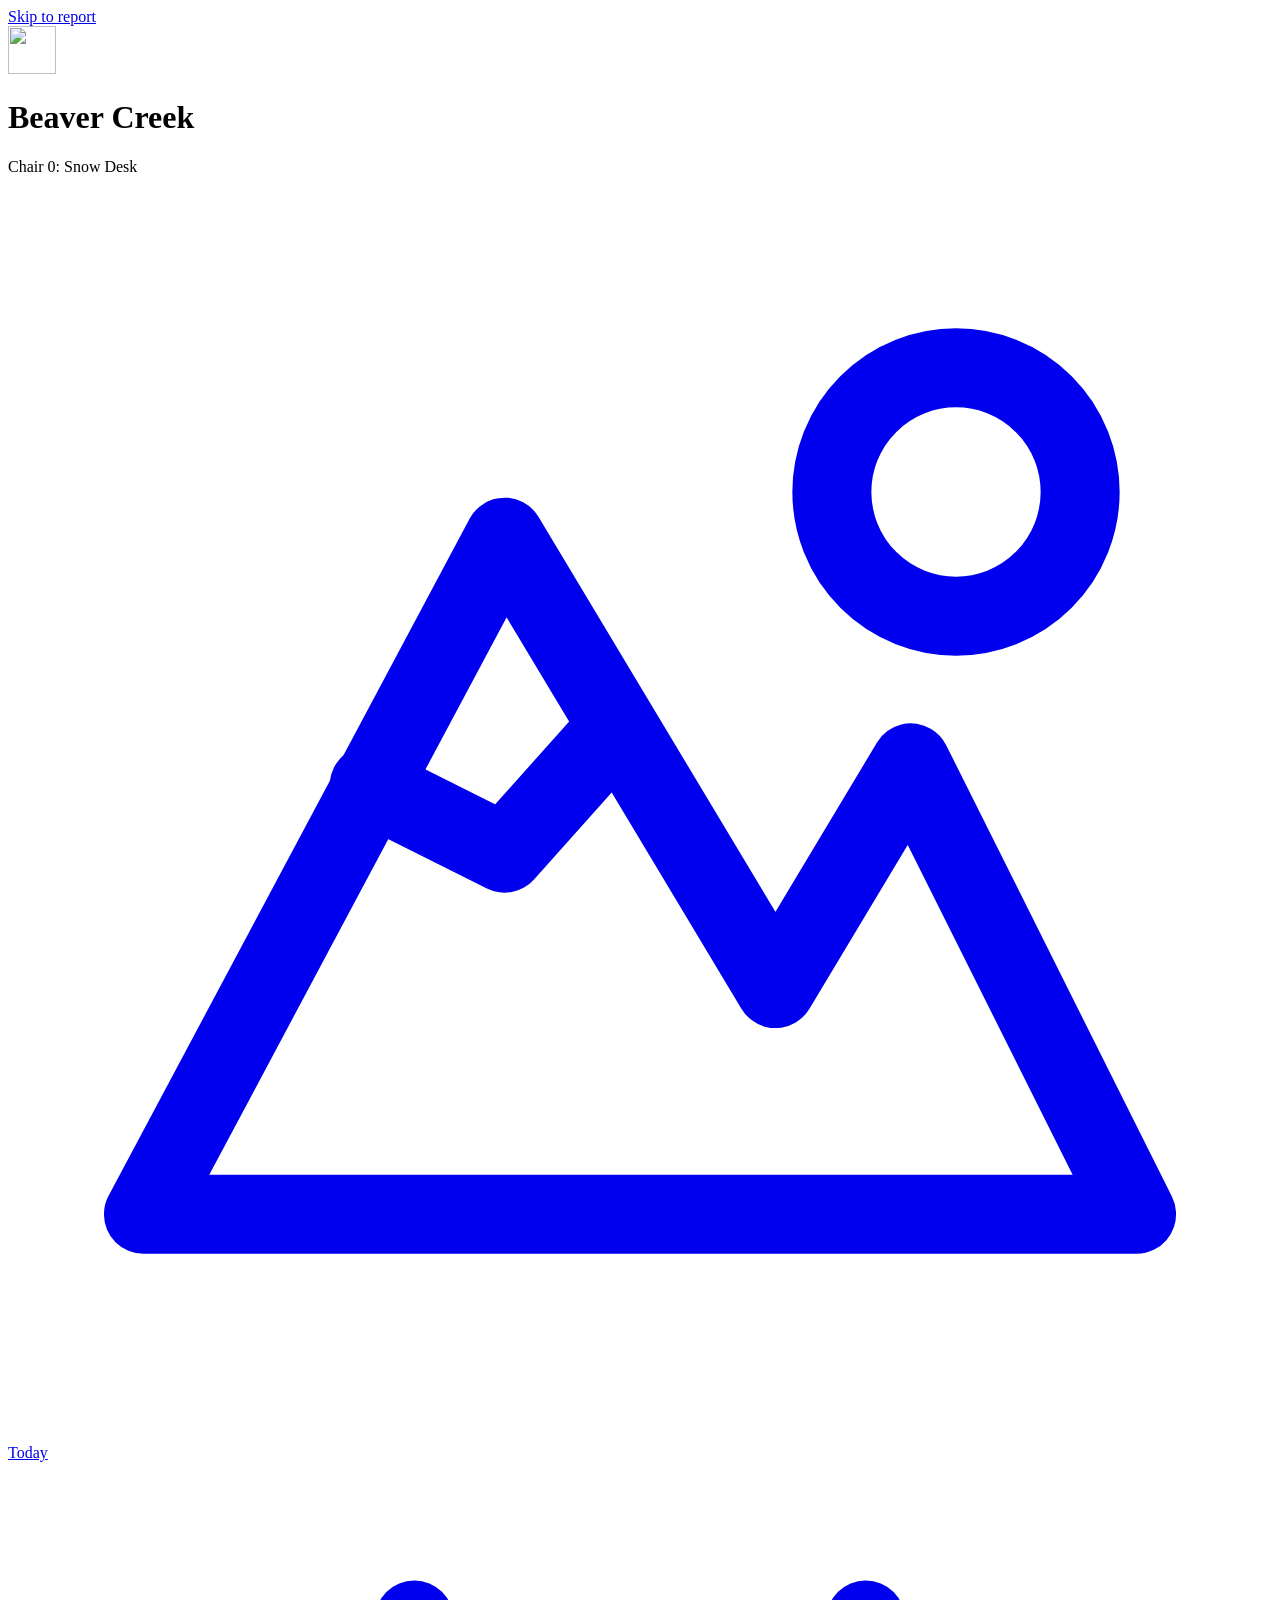
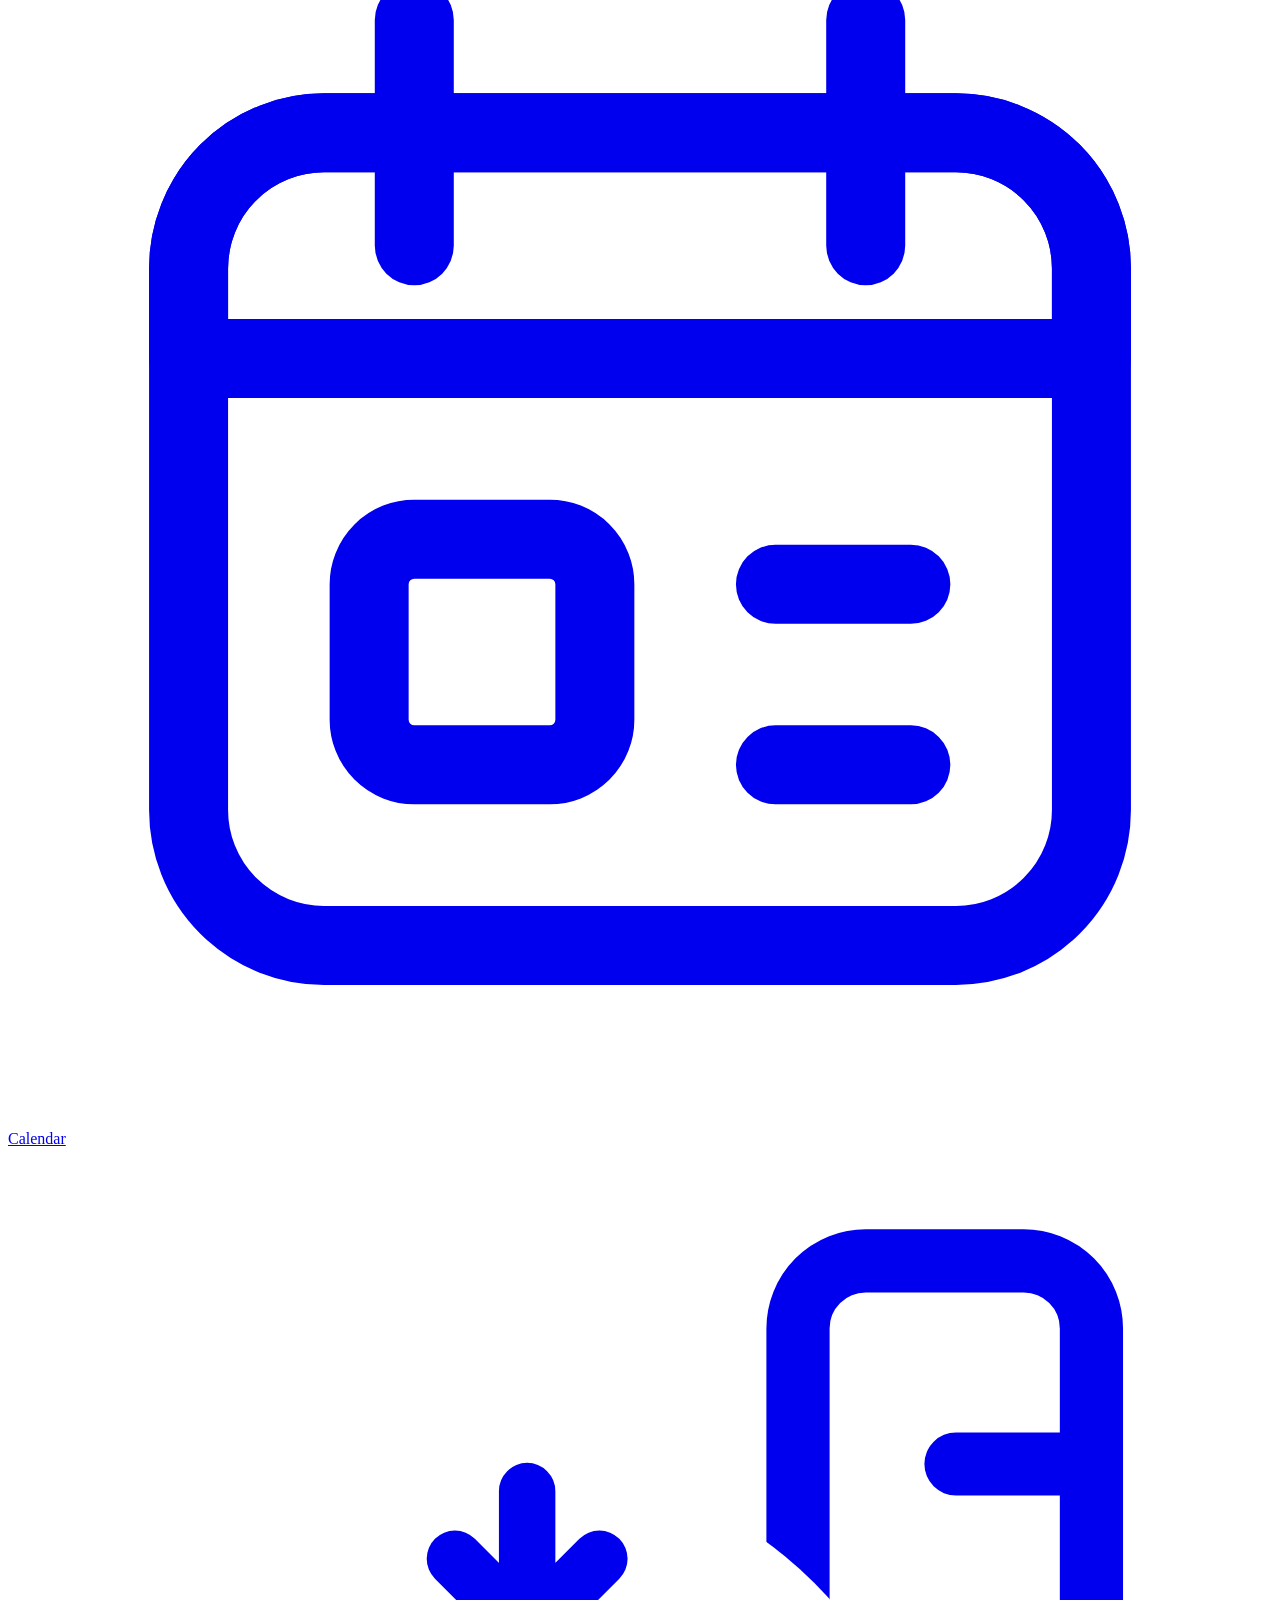
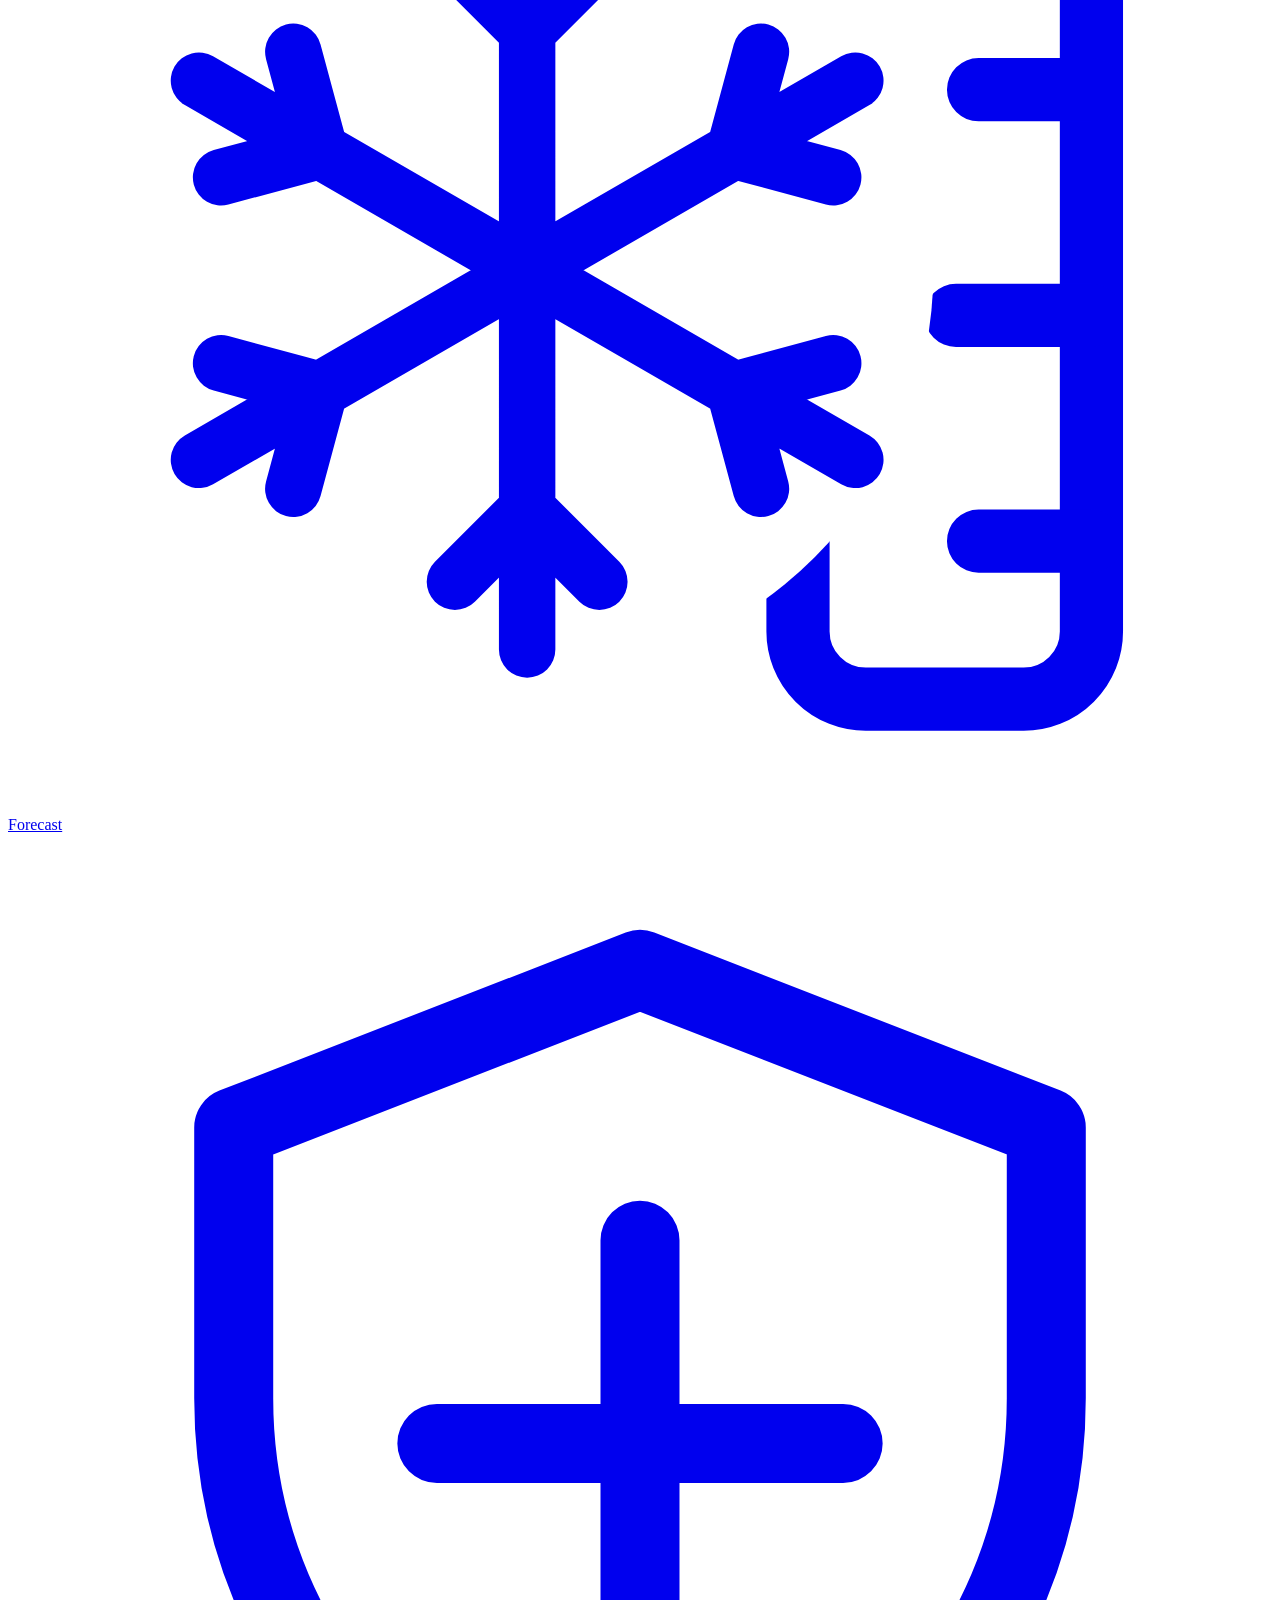
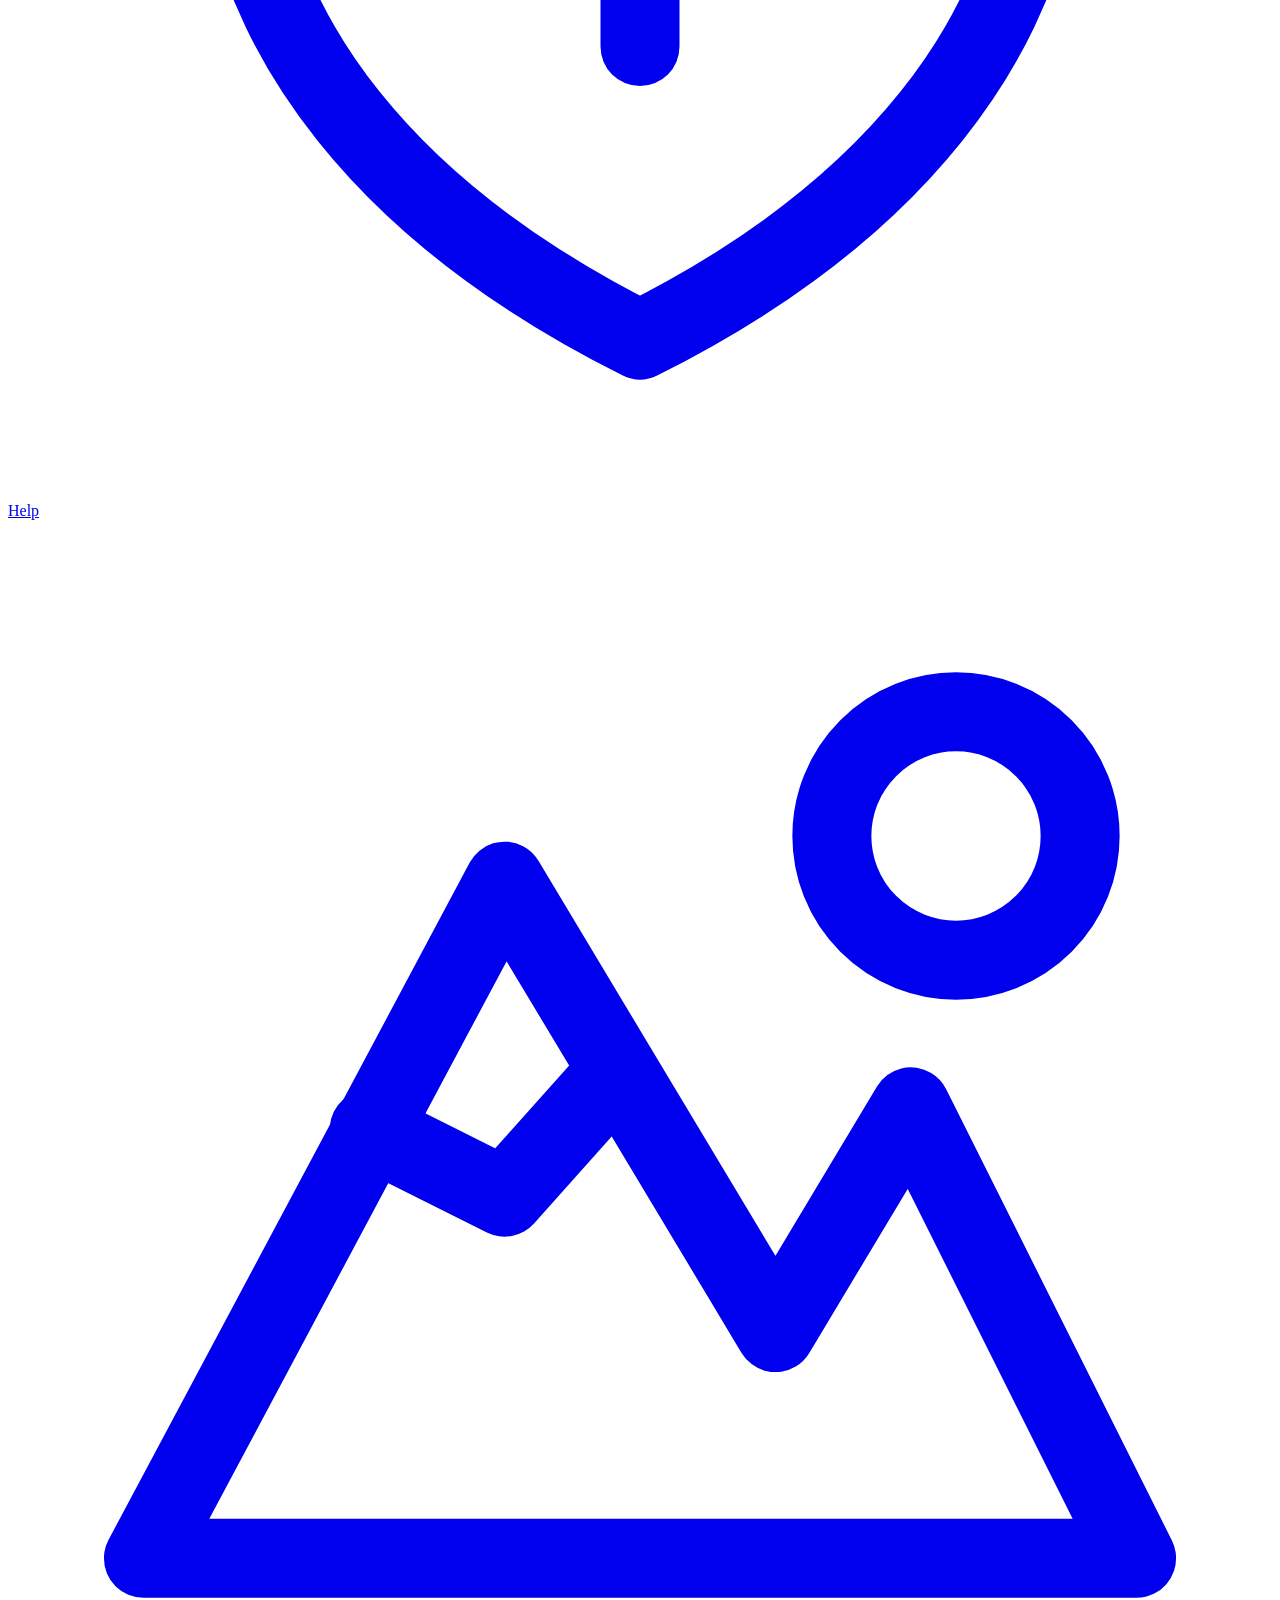
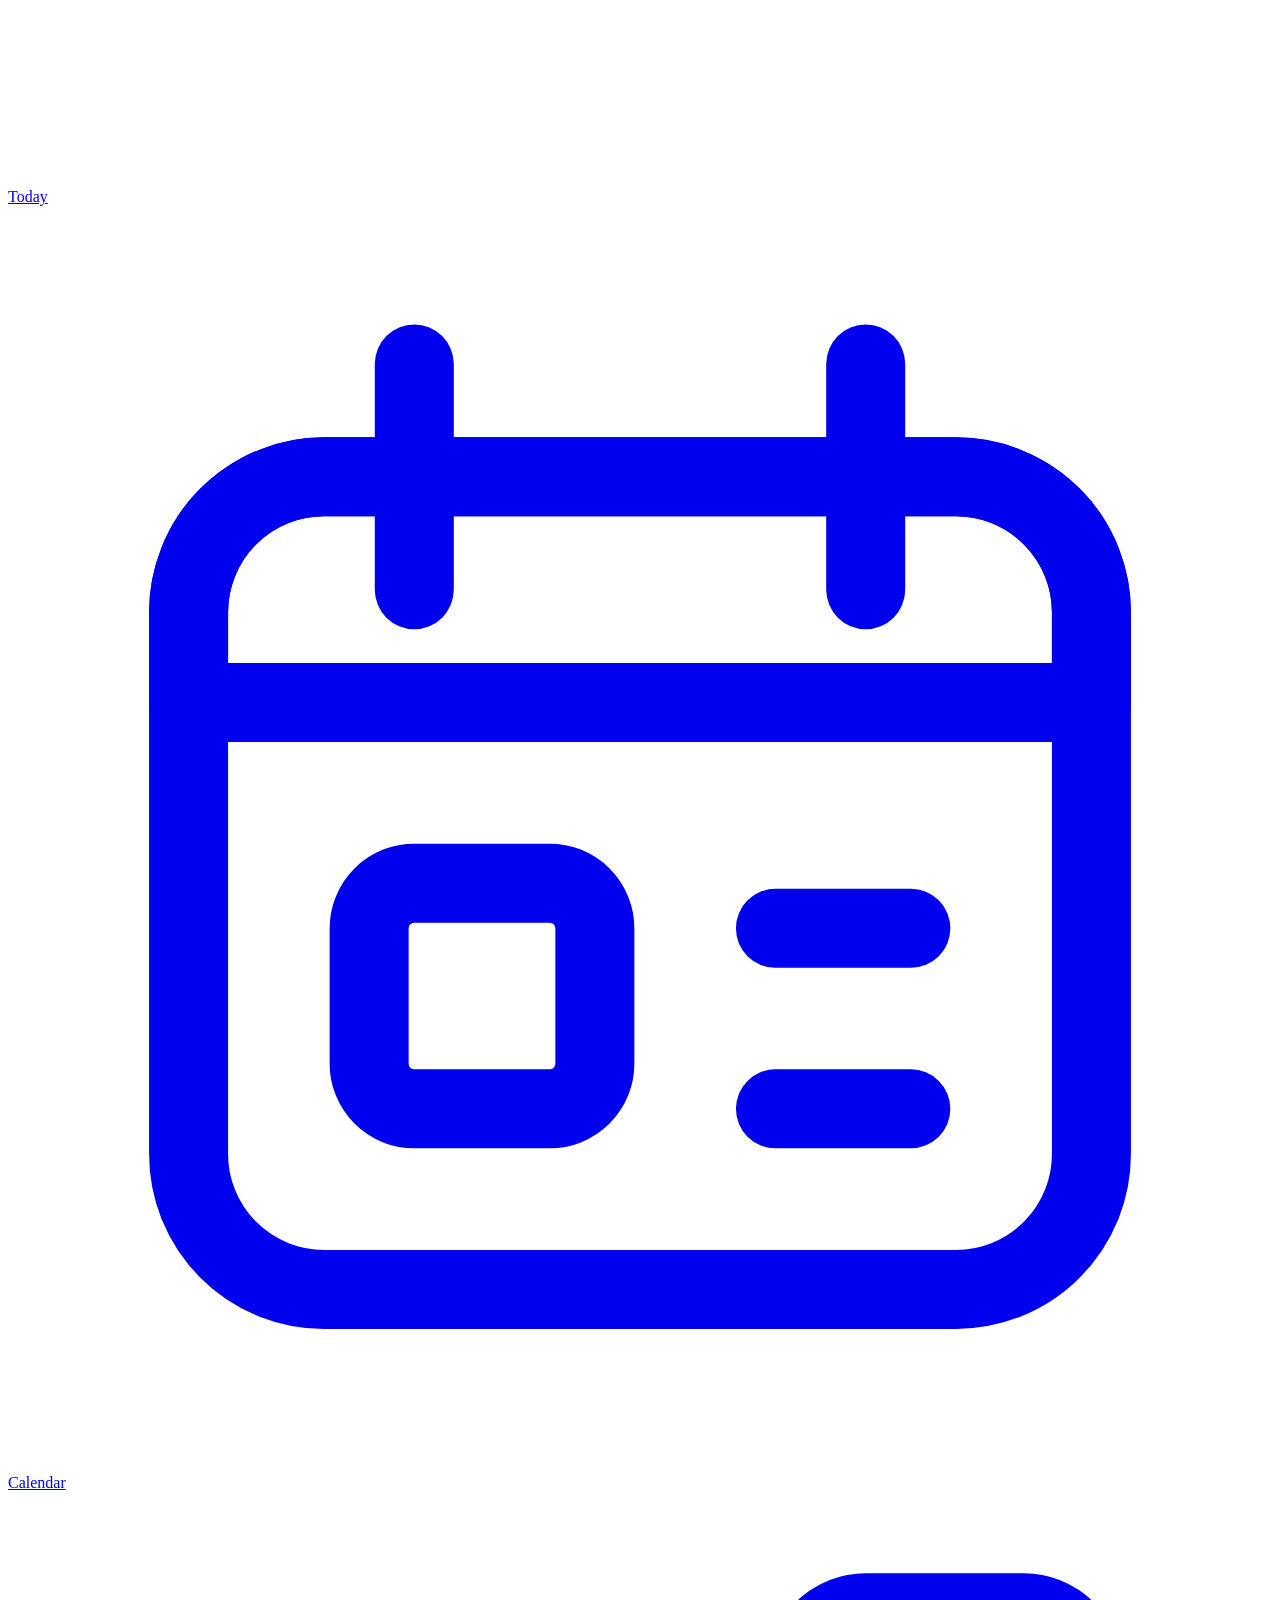
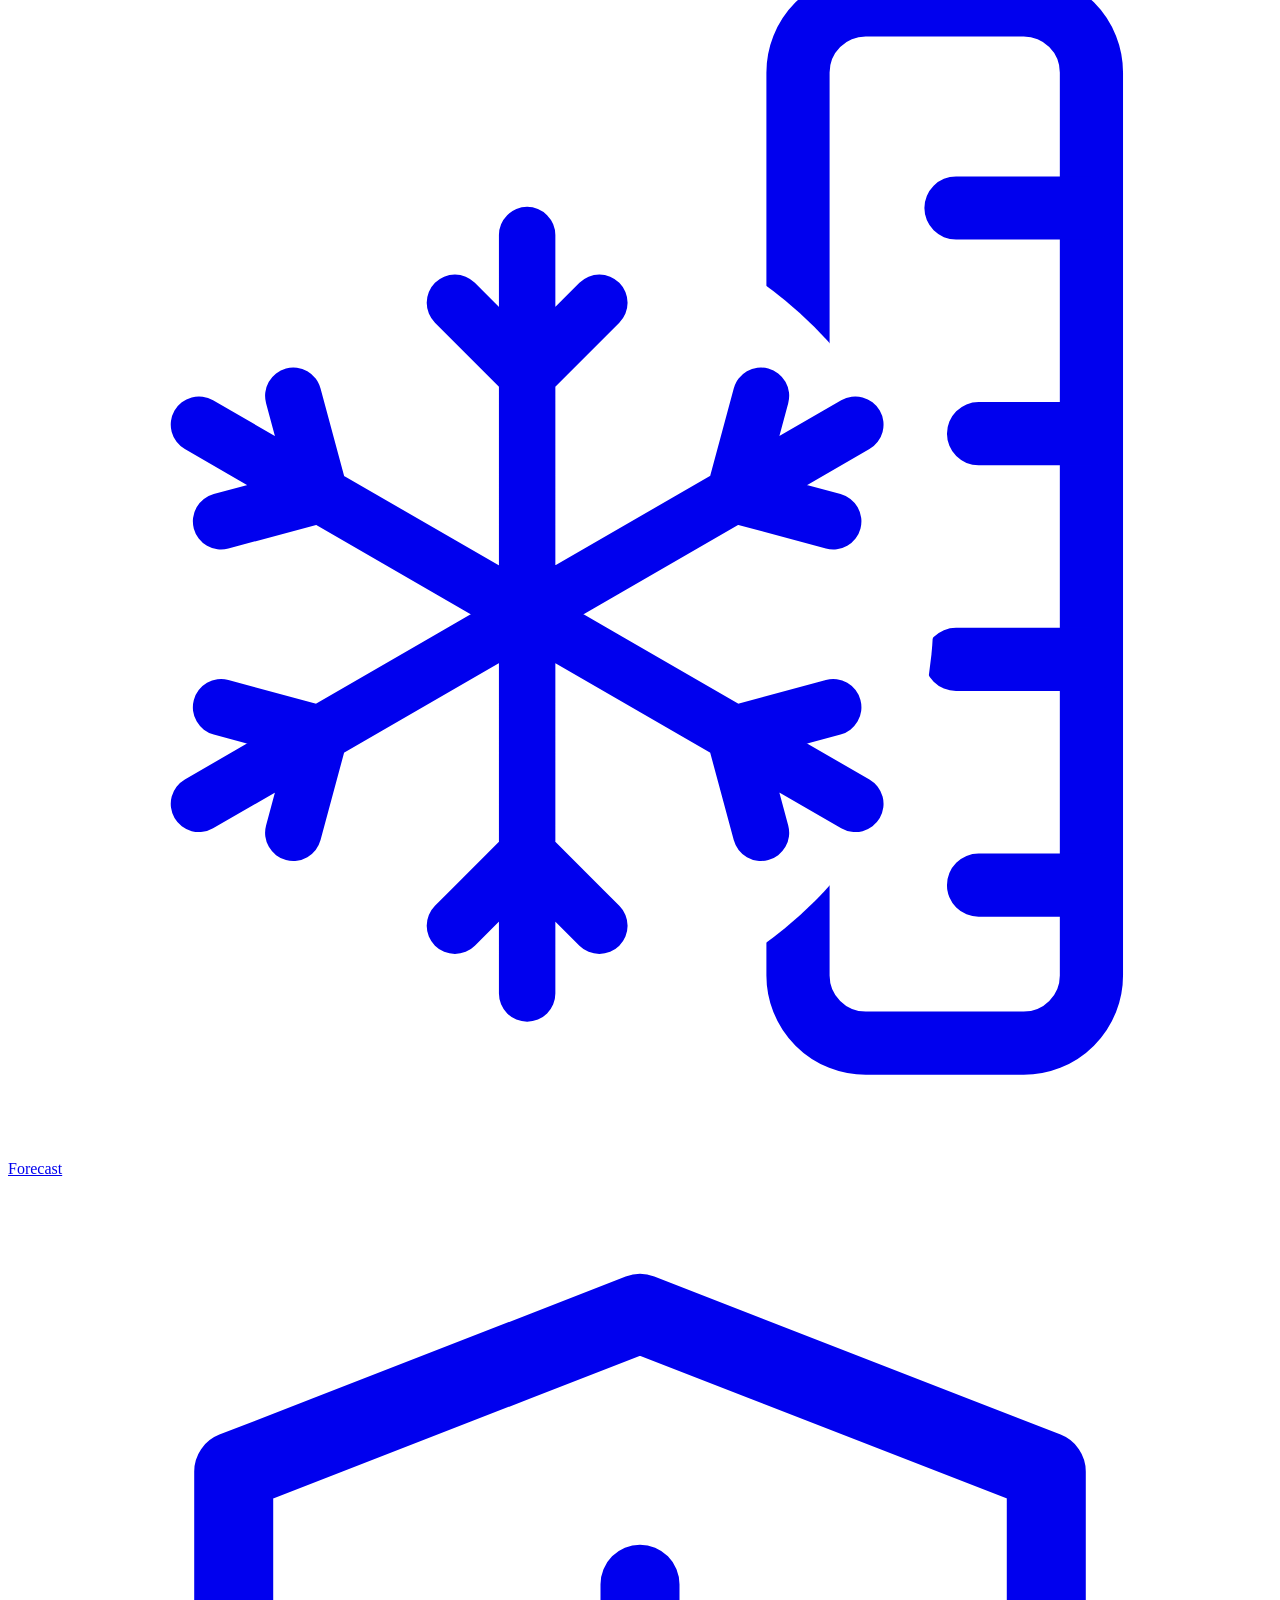
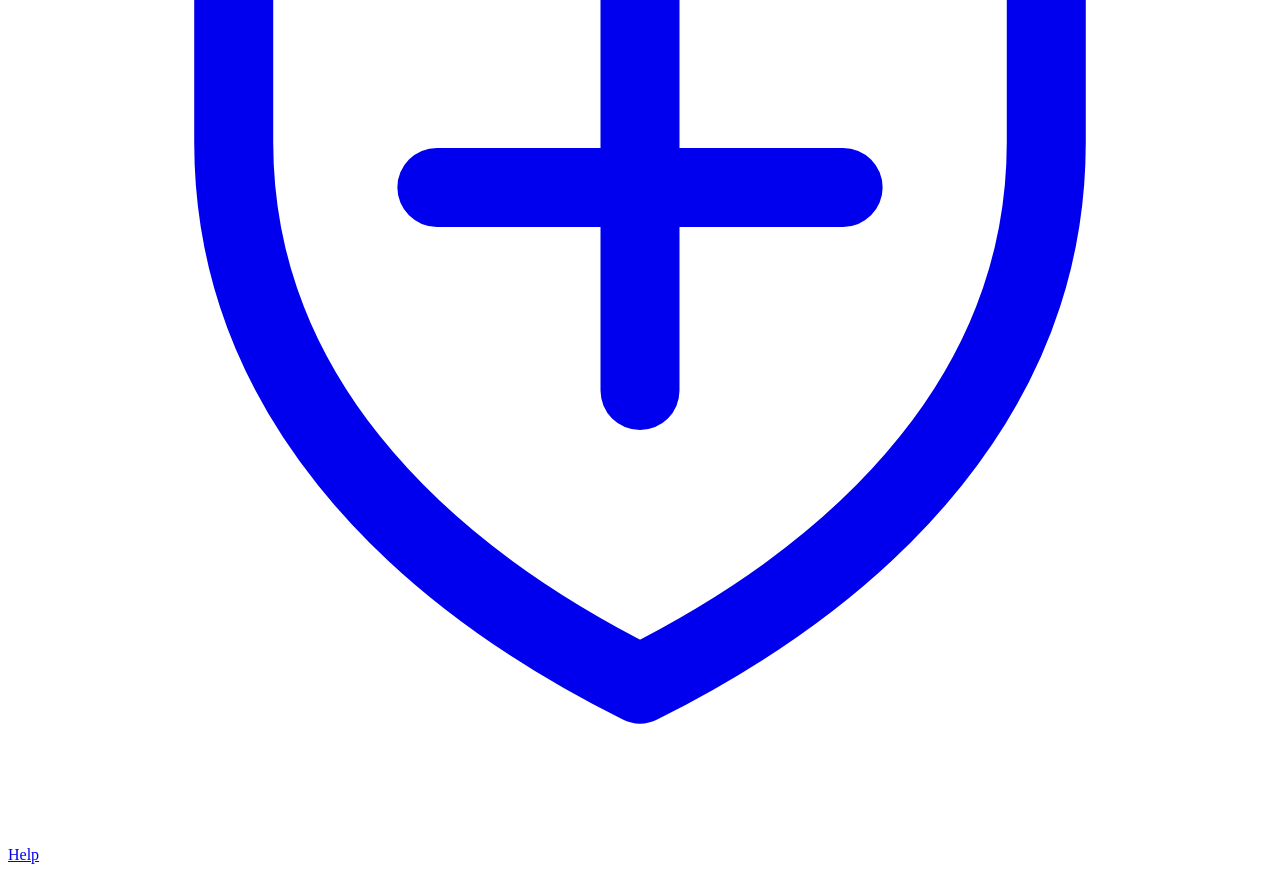
==== public/index.html @ 36e6129c "Keep the ruler mask stable in forced colors" ====
<!doctype html>
<html lang="en" data-brand="frosted-snow">
<head>
<meta charset="utf-8">
<meta name="viewport" content="width=device-width, initial-scale=1, viewport-fit=cover">
<title>Chair 0: Snow Desk</title>
<meta name="description" content="Grooming report, weather, snow forecast and cams for Colorado and Utah resorts on the Epic and Ikon passes, every morning.">
<meta name="theme-color" content="#dcebfa">
<link rel="manifest" href="/manifest.webmanifest">
<link rel="icon" href="/icon.svg" type="image/svg+xml">
<link rel="apple-touch-icon" href="/icon-180.png">
<meta name="apple-mobile-web-app-capable" content="yes">
<meta name="apple-mobile-web-app-status-bar-style" content="default">
<script>
  // Set the look before first paint so there's no flash: always Bluebird (light) with the Frost finish.
  document.documentElement.dataset.theme = "bluebird";
  document.documentElement.dataset.material = "frost";
</script>
<link rel="preload" href="/brand/fonts/outfit.woff2" as="font" type="font/woff2" crossorigin>
<link rel="preload" href="/brand/fonts/plex-sans.woff2" as="font" type="font/woff2" crossorigin>
<link rel="stylesheet" href="/themes.css">
<link rel="stylesheet" href="/app.css">
<link rel="stylesheet" href="/frost.css">
</head>
<body>
<a class="skip-link" href="#main">Skip to report</a>
<header class="top">
  <div class="wrap">
    <a class="home-btn" id="home-btn" href="#today" aria-label="Home">
      <img src="/brand/frosted-logo.webp" alt="" width="48" height="48" fetchpriority="high">
    </a>
    <div class="brand">
      <h1>Beaver Creek</h1>
      <button id="resort-btn" class="resort-btn" type="button" aria-haspopup="dialog" aria-expanded="false" hidden>
        <span id="resort-name">Beaver Creek</span>
        <svg viewBox="0 0 12 8" fill="none" stroke="currentColor" stroke-width="1.8" stroke-linecap="round" stroke-linejoin="round" aria-hidden="true"><path d="M1 1.5 6 6.5l5-5"/></svg>
      </button>
      <span class="sub" id="subtitle">Chair 0: Snow Desk</span>
    </div>
    <nav class="top-tabs" aria-label="Sections">
      <a href="#today" data-tab="today">
      <svg class="nav-icon" viewBox="0 0 28 28" fill="none" stroke="currentColor" stroke-width="1.75" stroke-linecap="round" stroke-linejoin="round" aria-hidden="true" focusable="false">
        <circle cx="21" cy="7" r="2.75" class="nav-ice"/>
        <path class="nav-ice" d="M3 23 11 8l6 10 3-5 5 10Z"/>
        <path d="m8 13.5 3 1.5 2.5-2.8"/>
      </svg>Today</a>
      <a href="#calendar" data-tab="calendar">
      <svg class="nav-icon" viewBox="0 0 28 28" fill="none" stroke="currentColor" stroke-width="1.75" stroke-linecap="round" stroke-linejoin="round" aria-hidden="true" focusable="false">
        <rect x="4" y="6" width="20" height="18" rx="3"/>
        <path class="nav-ice" d="M7 6h14a3 3 0 0 1 3 3v2H4V9a3 3 0 0 1 3-3Z"/>
        <path d="M9 3.5v5M19 3.5v5"/>
        <rect class="nav-ice" x="8" y="15" width="5" height="5" rx="1"/>
        <path d="M17 16h3M17 20h3"/>
      </svg>Calendar</a>
      <a href="#forecast" data-tab="forecast">
      <svg class="nav-icon" viewBox="0 0 28 28" fill="none" stroke="currentColor" stroke-width="1.75" stroke-linecap="round" stroke-linejoin="round" aria-hidden="true" focusable="false">
        <defs>
          <mask id="forecast-ruler-header" maskUnits="userSpaceOnUse" x="0" y="0" width="28" height="28" style="mask-type:luminance;forced-color-adjust:none">
            <rect width="28" height="28" fill="white" stroke="none"/>
            <circle cx="11.5" cy="16" r="9" fill="black" stroke="none"/>
          </mask>
        </defs>
        <g mask="url(#forecast-ruler-header)" stroke-width="1.4">
          <rect class="nav-ice" x="17.5" y="2.5" width="6.5" height="23" rx="1.5"/>
          <path d="M21 7h3M21.5 12H24M21 17h3M21.5 22H24"/>
        </g>
        <path stroke-width="1.25" d="M11.5 16 11.50 7.60M13.10 9.10 11.50 10.70 9.90 9.10 M11.5 16 18.77 11.80M18.28 13.94 16.09 13.35 16.68 11.16 M11.5 16 18.77 20.20M16.68 20.84 16.09 18.65 18.28 18.06 M11.5 16 11.50 24.40M9.90 22.90 11.50 21.30 13.10 22.90 M11.5 16 4.23 20.20M4.72 18.06 6.91 18.65 6.32 20.84 M11.5 16 4.23 11.80M6.32 11.16 6.91 13.35 4.72 13.94"/>
      </svg>Forecast</a>
      <a href="#help" data-tab="help" class="help-tab">
      <svg class="nav-icon" viewBox="0 0 28 28" fill="none" stroke="currentColor" stroke-width="1.75" stroke-linecap="round" stroke-linejoin="round" aria-hidden="true" focusable="false">
        <path class="nav-ice" d="m14 3 9 3.5v6c0 5.4-3.8 9.4-9 12-5.2-2.6-9-6.6-9-12v-6Z"/>
        <path d="M14 9v9M9.5 13.5h9"/>
      </svg>Help</a>
    </nav>
    <nav class="favs" id="favs" aria-label="Favorite resorts" hidden></nav>
    <div class="top-status status-line" id="top-status"></div>
    <button class="btn top-cta" id="signup-btn" type="button" aria-label="Sign up for the morning report by email or notification" hidden>
      <svg viewBox="0 0 24 24" fill="none" stroke="currentColor" stroke-width="1.8" stroke-linecap="round" stroke-linejoin="round" aria-hidden="true"><rect x="3" y="5.5" width="18" height="13" rx="2.5"/><path d="m3.5 7.5 8.5 6 8.5-6"/></svg>
      <span class="cta-long">Get the morning report</span><span class="cta-short">Sign up</span>
    </button>
  </div>
</header>

<main class="wrap" id="main" aria-live="polite" tabindex="-1">
  <div class="skeleton"></div><div class="skeleton"></div>
</main>

<div class="tabbar">
  <nav aria-label="Sections">
    <a href="#today" data-tab="today">
      <svg class="nav-icon" viewBox="0 0 28 28" fill="none" stroke="currentColor" stroke-width="1.75" stroke-linecap="round" stroke-linejoin="round" aria-hidden="true" focusable="false">
        <circle cx="21" cy="7" r="2.75" class="nav-ice"/>
        <path class="nav-ice" d="M3 23 11 8l6 10 3-5 5 10Z"/>
        <path d="m8 13.5 3 1.5 2.5-2.8"/>
      </svg>Today</a>
    <a href="#calendar" data-tab="calendar">
      <svg class="nav-icon" viewBox="0 0 28 28" fill="none" stroke="currentColor" stroke-width="1.75" stroke-linecap="round" stroke-linejoin="round" aria-hidden="true" focusable="false">
        <rect x="4" y="6" width="20" height="18" rx="3"/>
        <path class="nav-ice" d="M7 6h14a3 3 0 0 1 3 3v2H4V9a3 3 0 0 1 3-3Z"/>
        <path d="M9 3.5v5M19 3.5v5"/>
        <rect class="nav-ice" x="8" y="15" width="5" height="5" rx="1"/>
        <path d="M17 16h3M17 20h3"/>
      </svg>Calendar</a>
    <a href="#forecast" data-tab="forecast">
      <svg class="nav-icon" viewBox="0 0 28 28" fill="none" stroke="currentColor" stroke-width="1.75" stroke-linecap="round" stroke-linejoin="round" aria-hidden="true" focusable="false">
        <defs>
          <mask id="forecast-ruler-mobile" maskUnits="userSpaceOnUse" x="0" y="0" width="28" height="28" style="mask-type:luminance;forced-color-adjust:none">
            <rect width="28" height="28" fill="white" stroke="none"/>
            <circle cx="11.5" cy="16" r="9" fill="black" stroke="none"/>
          </mask>
        </defs>
        <g mask="url(#forecast-ruler-mobile)" stroke-width="1.4">
          <rect class="nav-ice" x="17.5" y="2.5" width="6.5" height="23" rx="1.5"/>
          <path d="M21 7h3M21.5 12H24M21 17h3M21.5 22H24"/>
        </g>
        <path stroke-width="1.25" d="M11.5 16 11.50 7.60M13.10 9.10 11.50 10.70 9.90 9.10 M11.5 16 18.77 11.80M18.28 13.94 16.09 13.35 16.68 11.16 M11.5 16 18.77 20.20M16.68 20.84 16.09 18.65 18.28 18.06 M11.5 16 11.50 24.40M9.90 22.90 11.50 21.30 13.10 22.90 M11.5 16 4.23 20.20M4.72 18.06 6.91 18.65 6.32 20.84 M11.5 16 4.23 11.80M6.32 11.16 6.91 13.35 4.72 13.94"/>
      </svg>Forecast</a>
    <a href="#help" data-tab="help" class="help-tab">
      <svg class="nav-icon" viewBox="0 0 28 28" fill="none" stroke="currentColor" stroke-width="1.75" stroke-linecap="round" stroke-linejoin="round" aria-hidden="true" focusable="false">
        <path class="nav-ice" d="m14 3 9 3.5v6c0 5.4-3.8 9.4-9 12-5.2-2.6-9-6.6-9-12v-6Z"/>
        <path d="M14 9v9M9.5 13.5h9"/>
      </svg>Help</a>
  </nav>
</div>

<div id="tip" class="tip" hidden></div>
<div id="overlay"></div>
<script src="/app.js" defer></script>
</body>
</html>
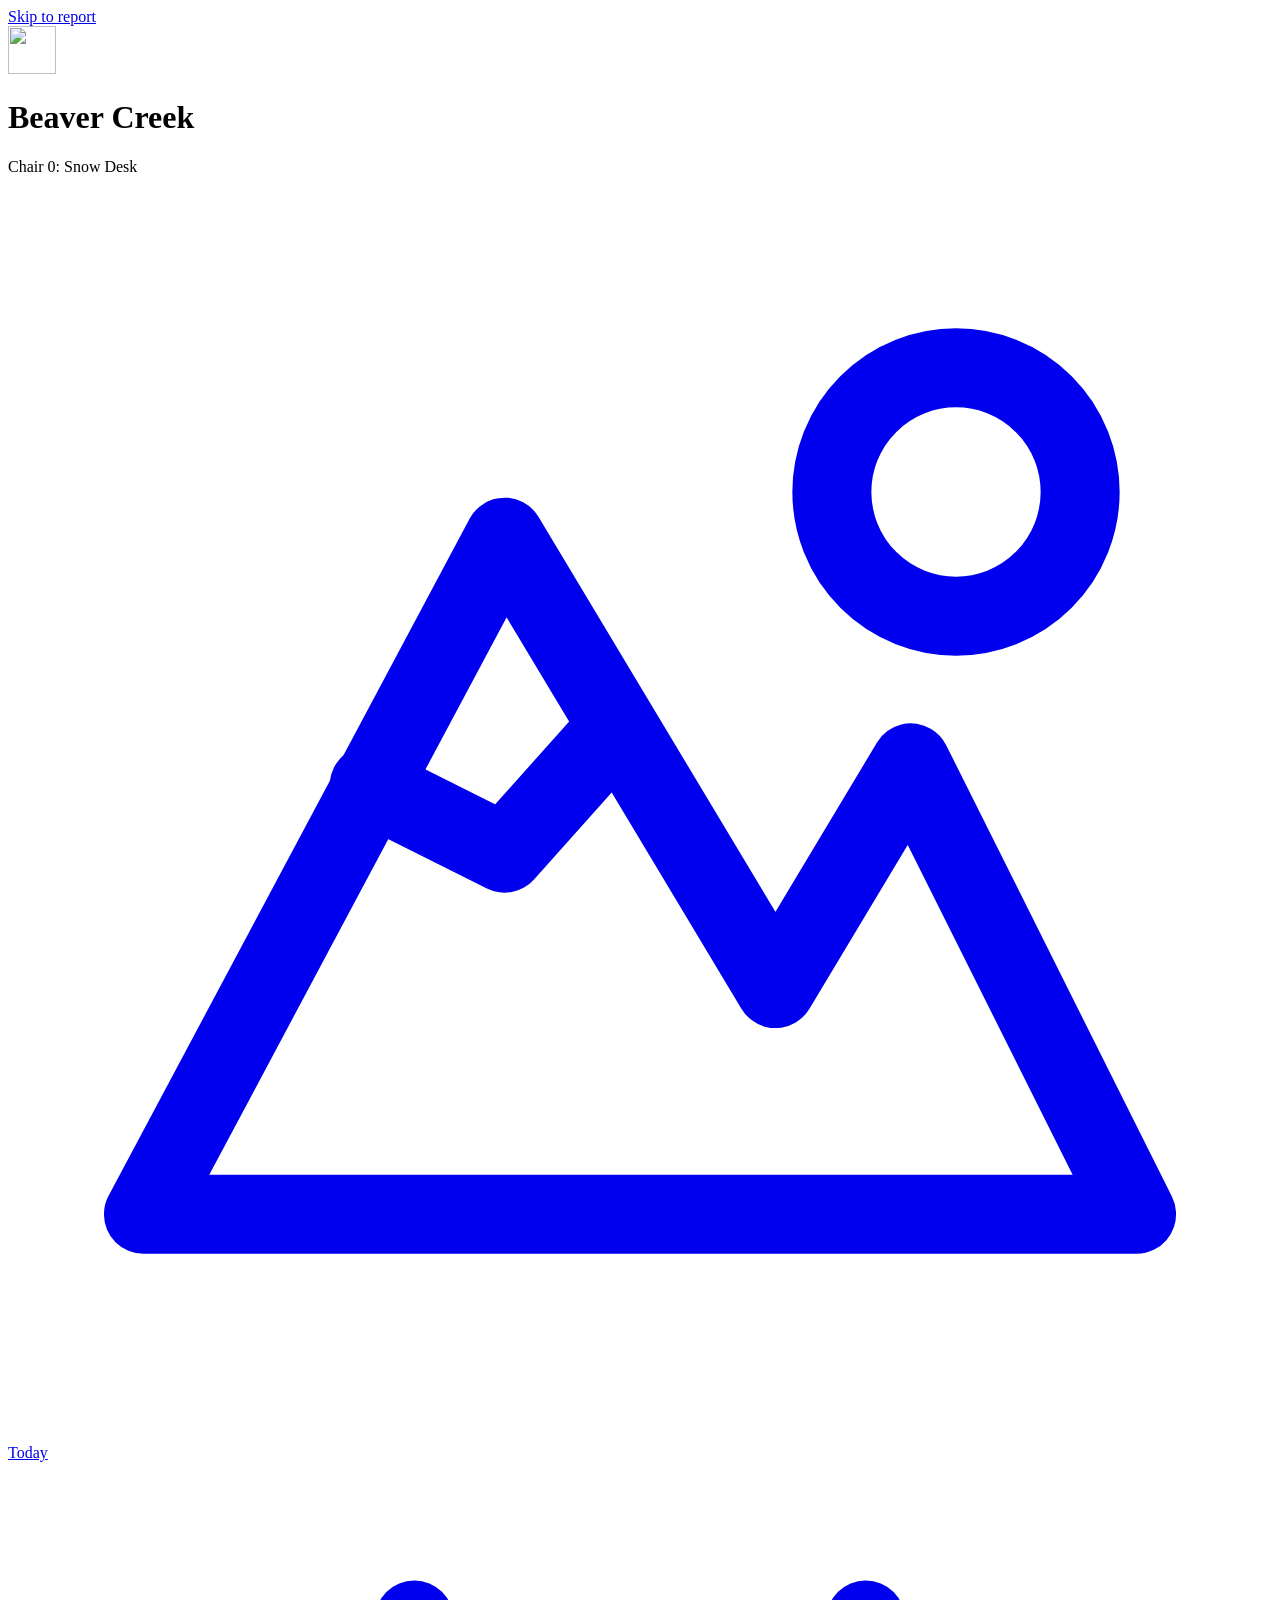
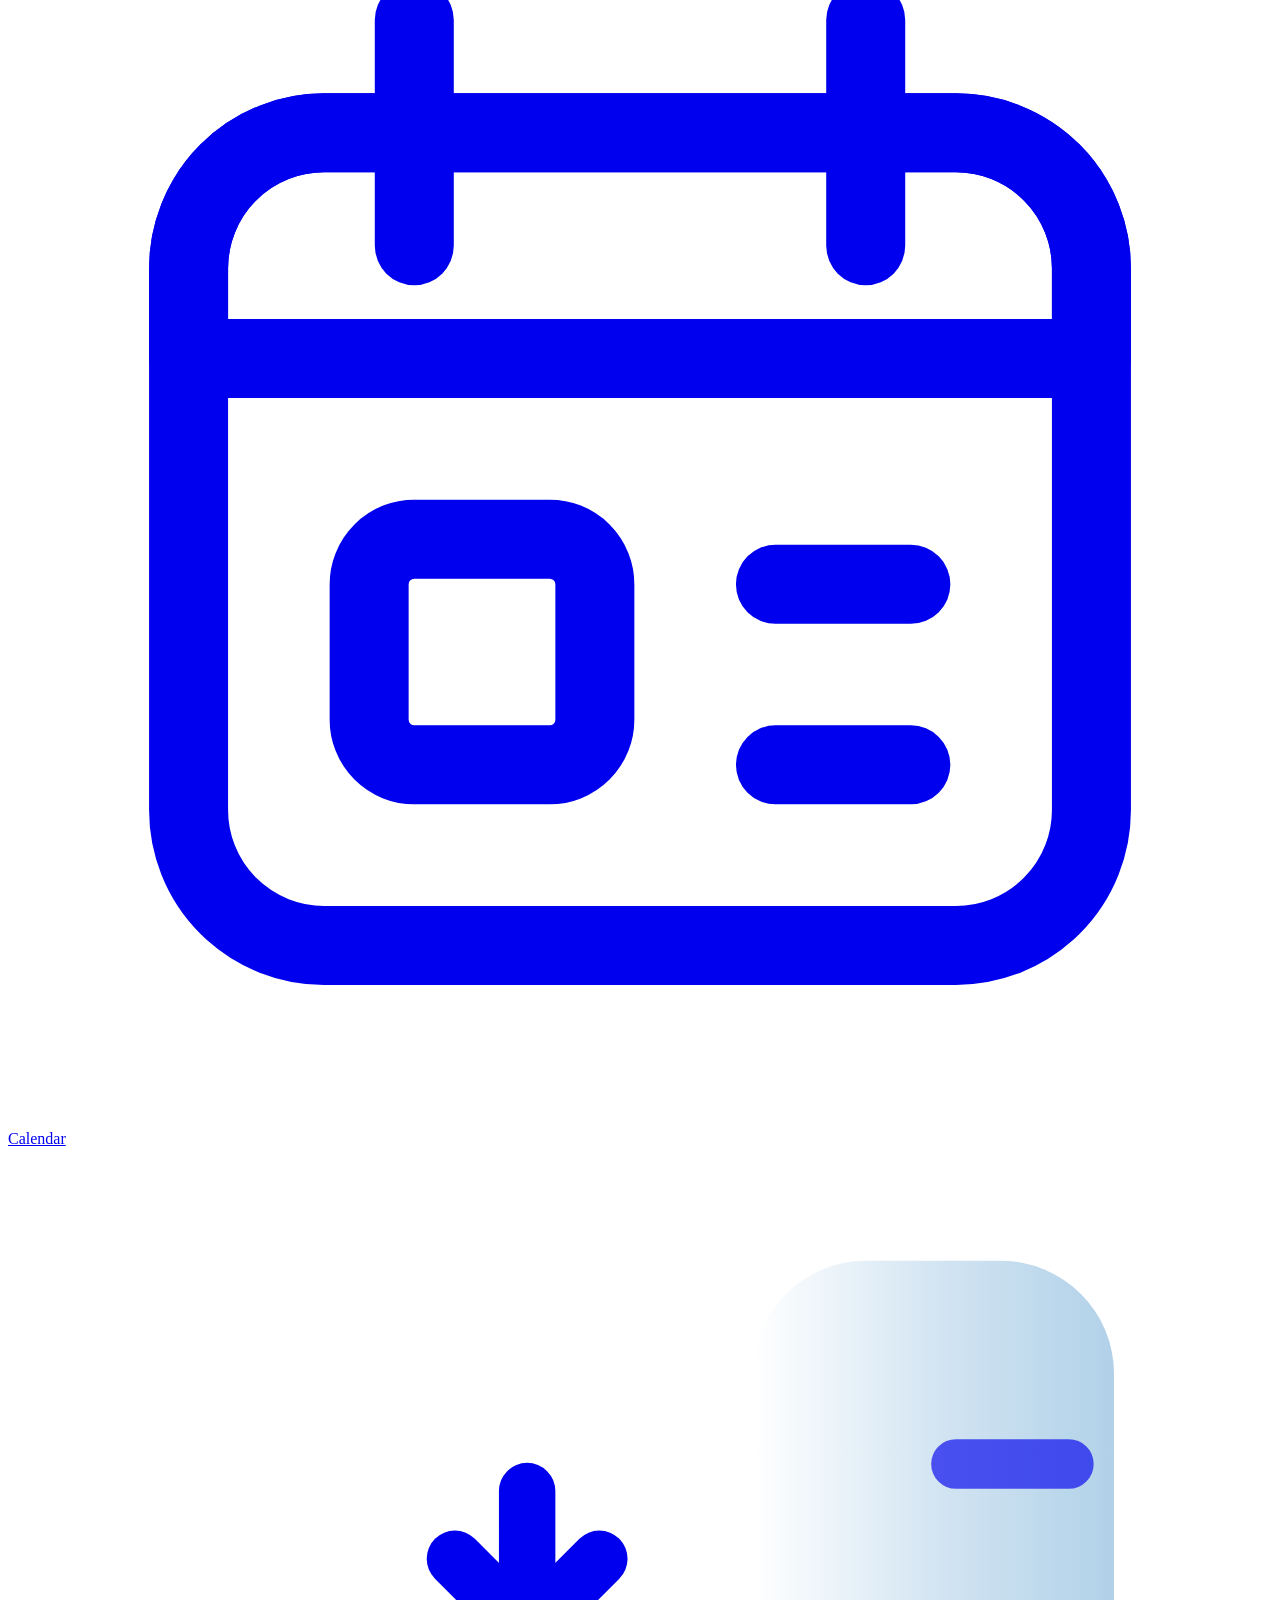
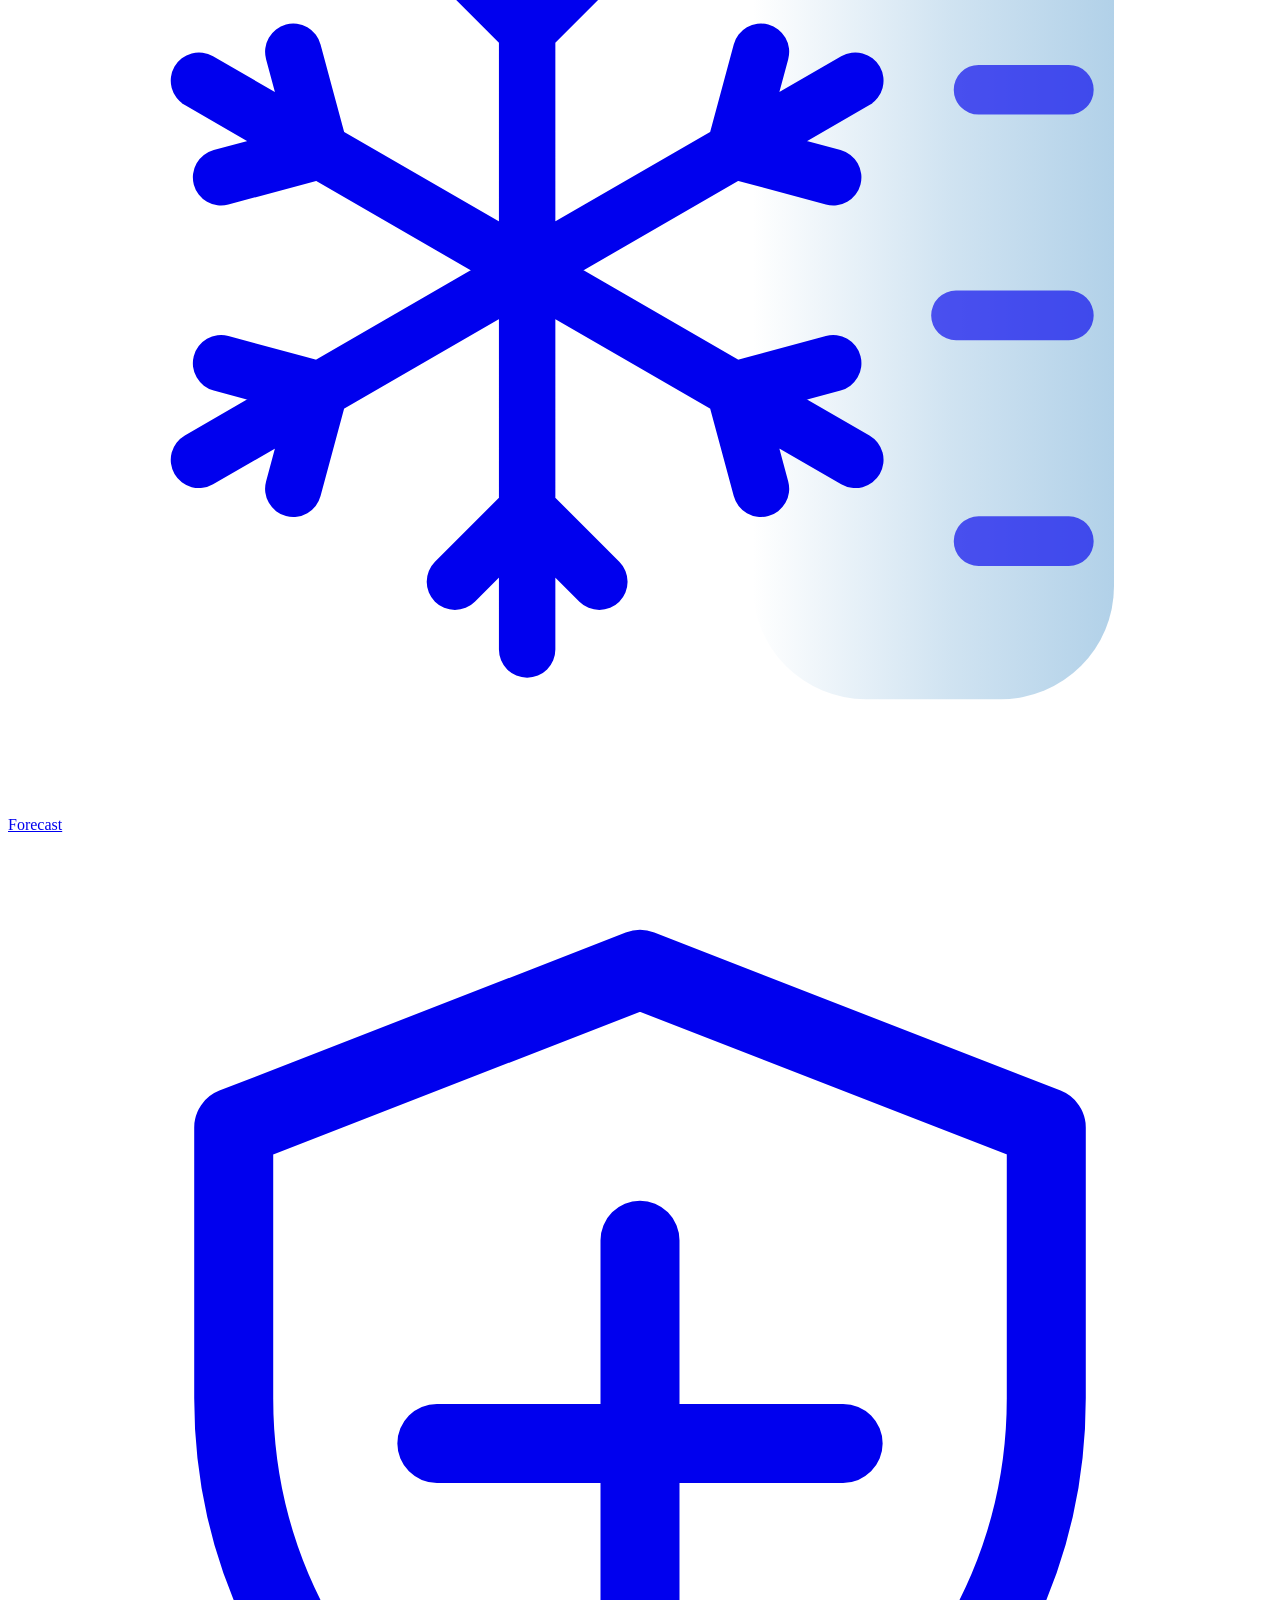
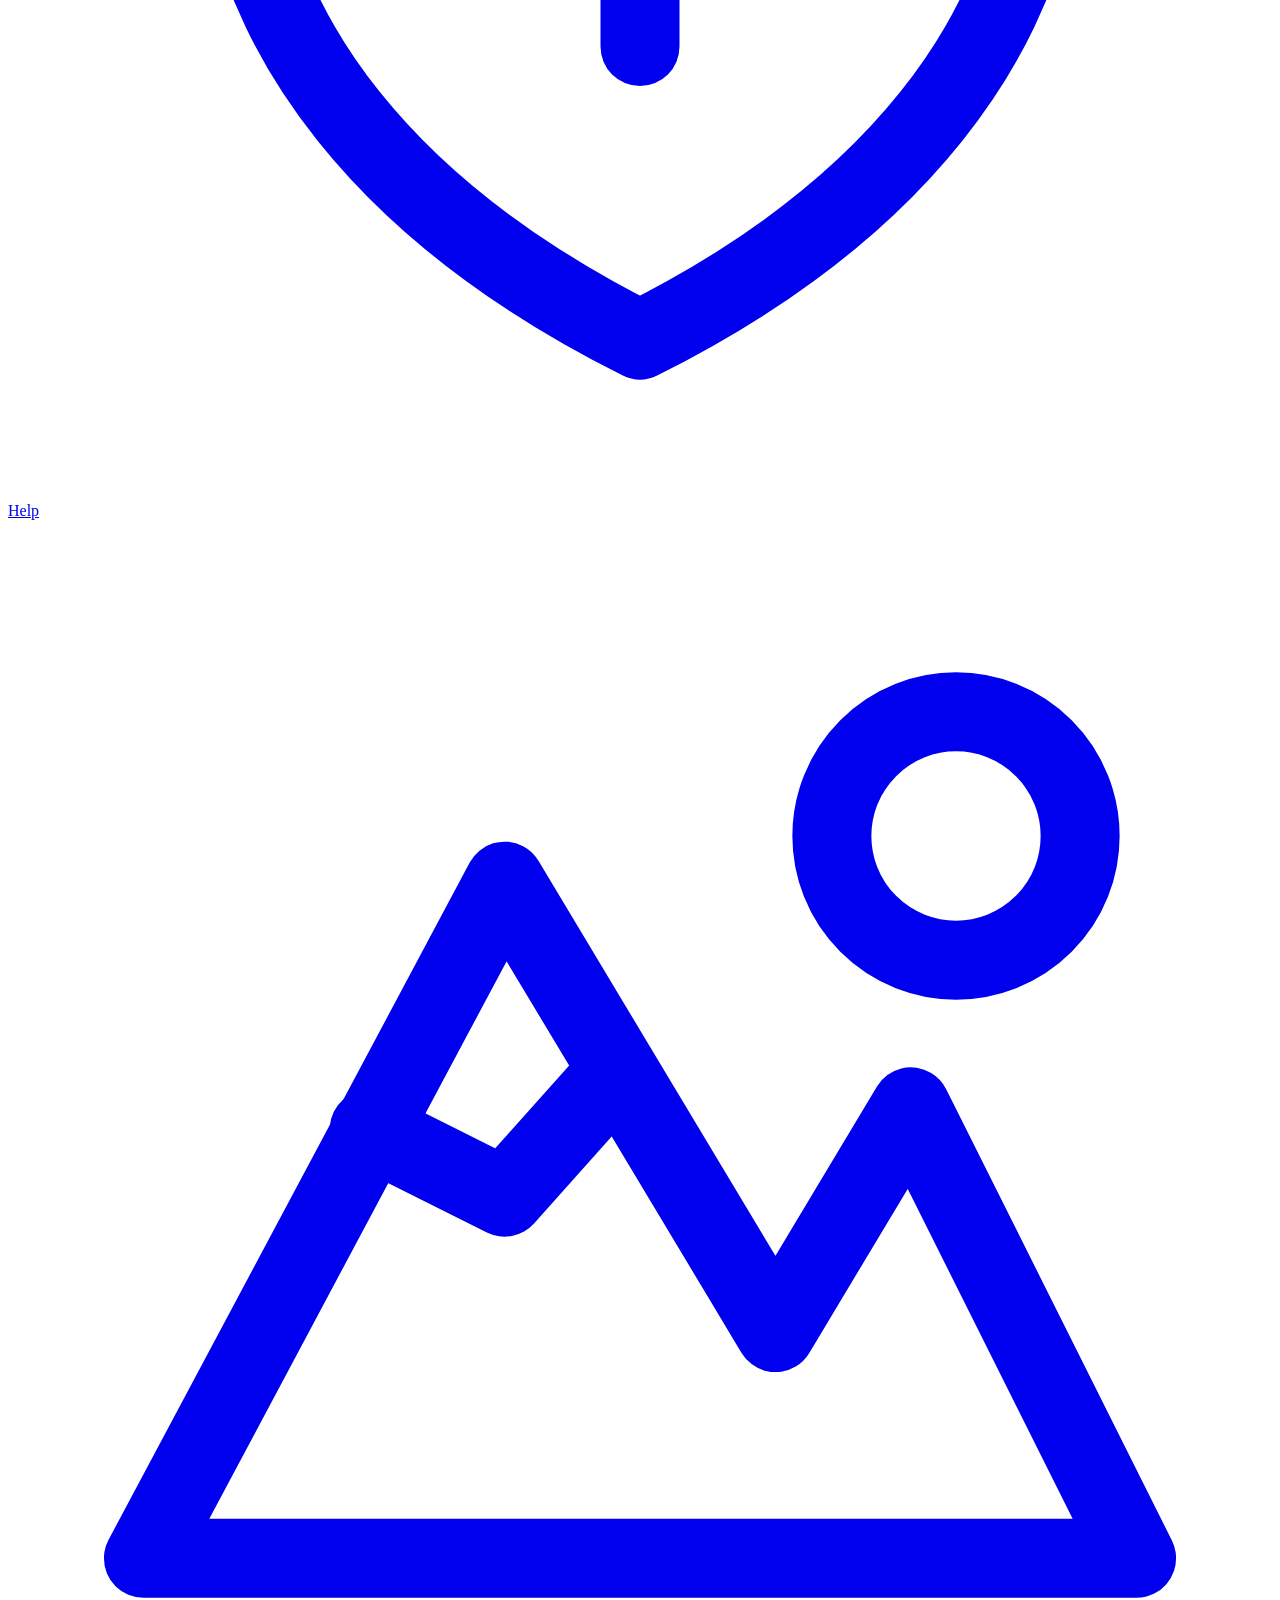
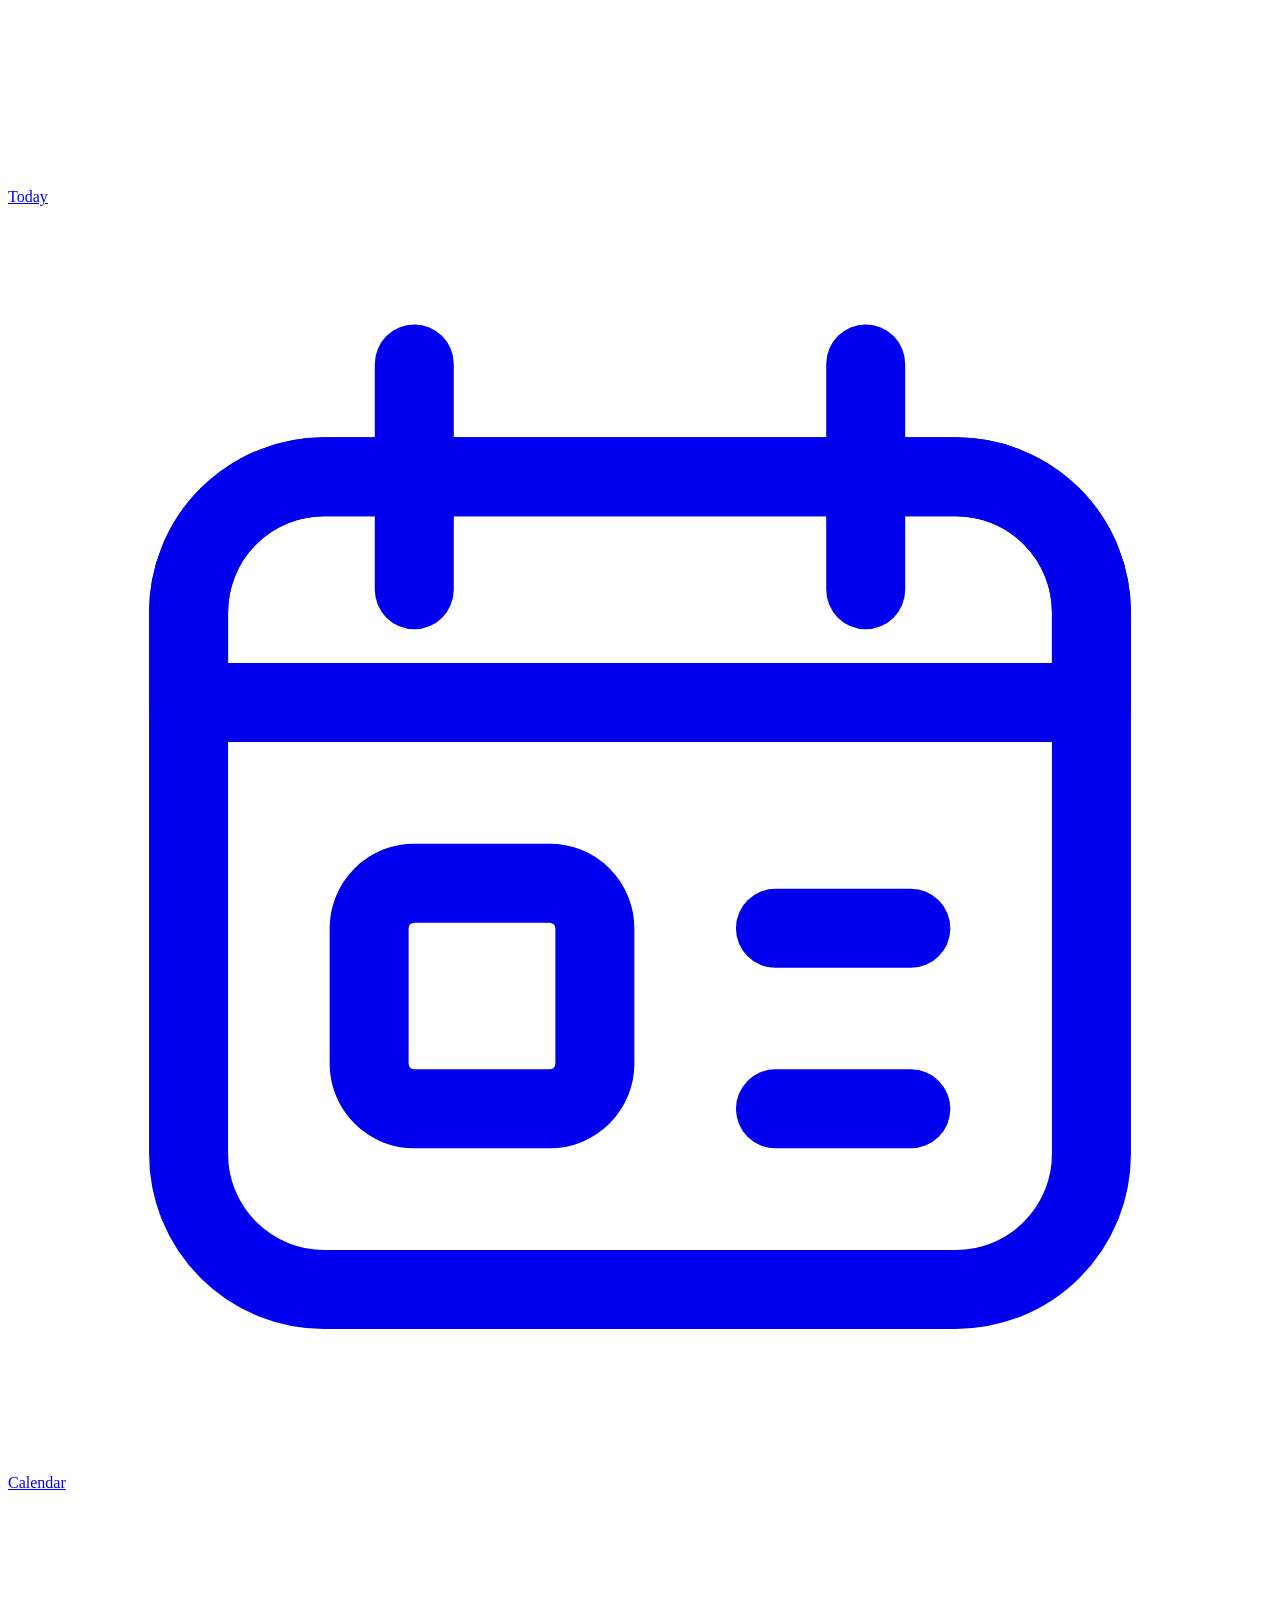
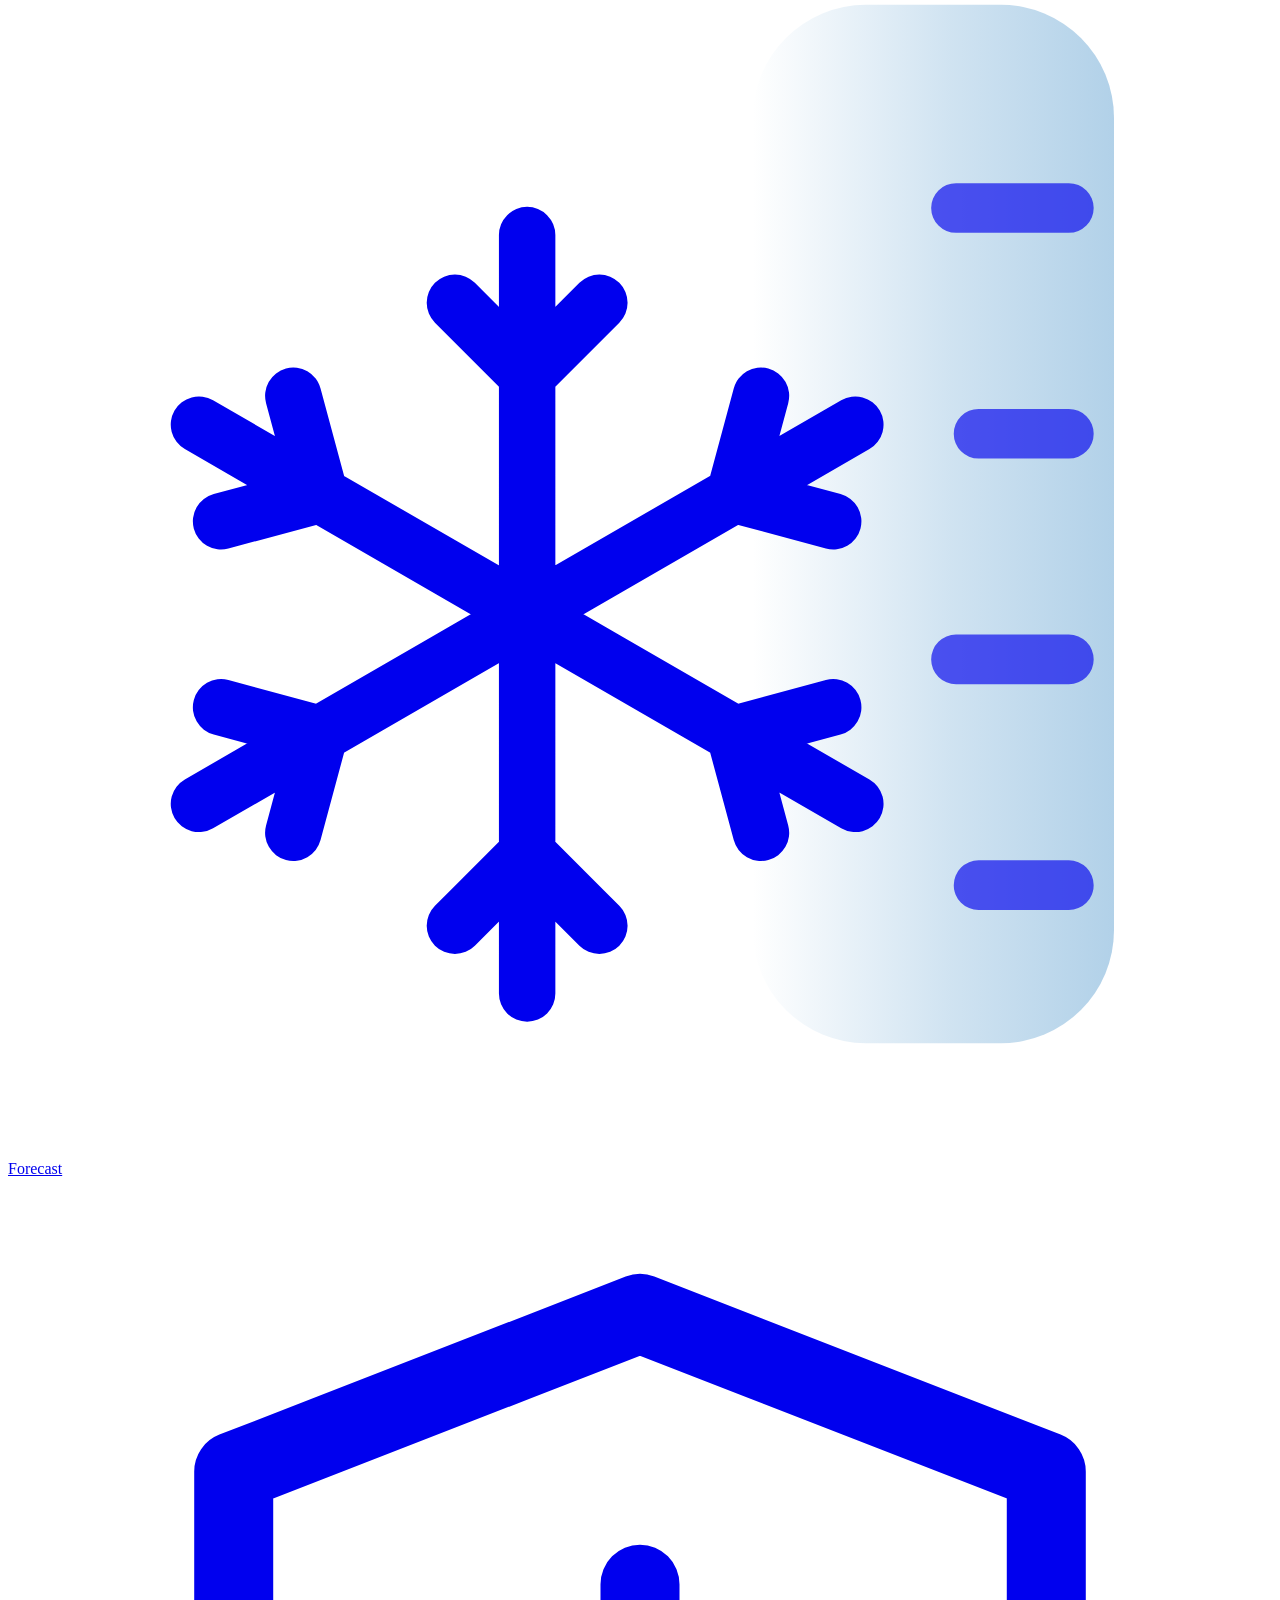
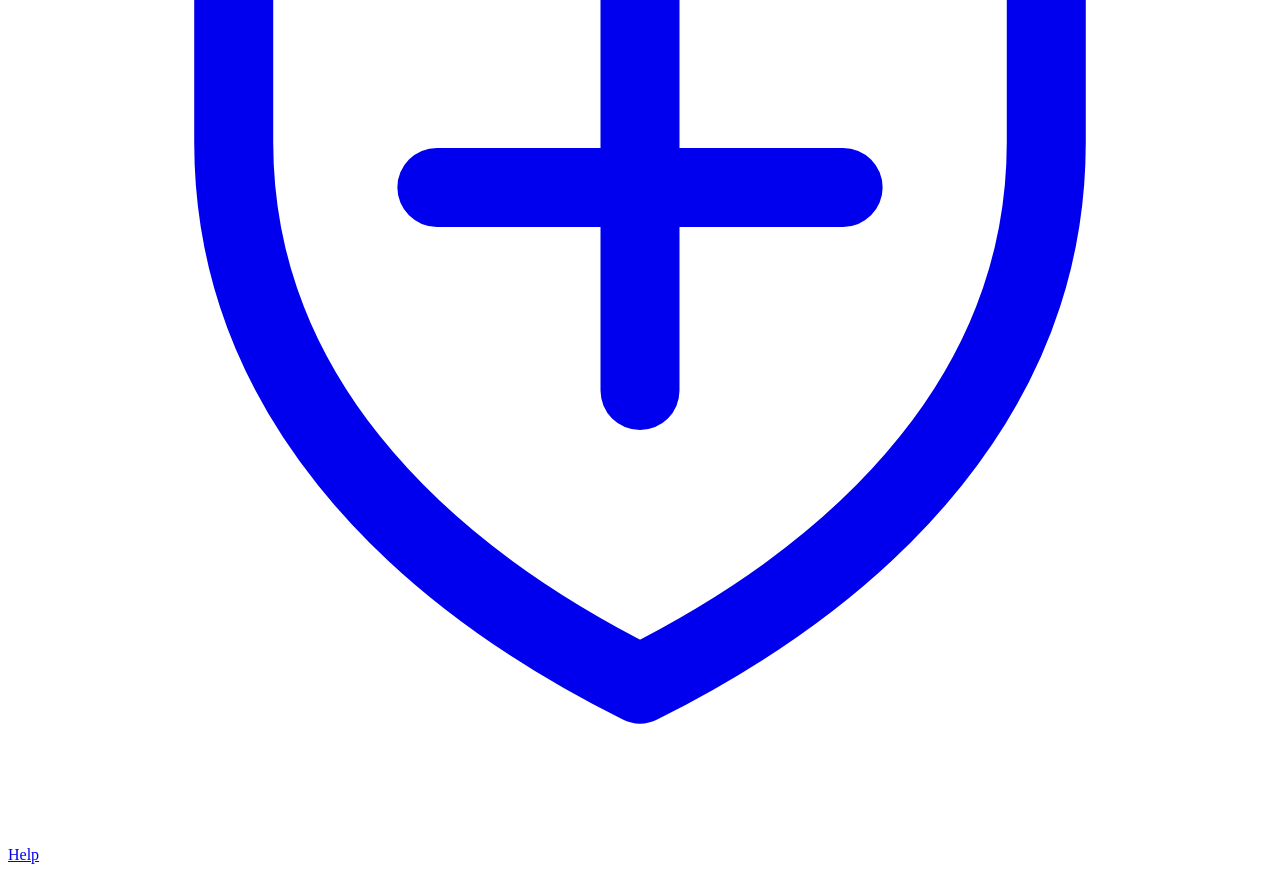
==== commit 88768e52: "Soften the ruler behind the Forecast snowflake" ====
--- a/public/index.html
+++ b/public/index.html
@@ -55,14 +55,15 @@
       <a href="#forecast" data-tab="forecast">
       <svg class="nav-icon" viewBox="0 0 28 28" fill="none" stroke="currentColor" stroke-width="1.75" stroke-linecap="round" stroke-linejoin="round" aria-hidden="true" focusable="false">
         <defs>
-          <mask id="forecast-ruler-header" maskUnits="userSpaceOnUse" x="0" y="0" width="28" height="28" style="mask-type:luminance;forced-color-adjust:none">
-            <rect width="28" height="28" fill="white" stroke="none"/>
-            <circle cx="11.5" cy="16" r="9" fill="black" stroke="none"/>
-          </mask>
+          <linearGradient id="forecast-ice-header" x1="0" x2="1" y1="0" y2="0">
+            <stop offset="0" stop-color="#a9cce6" stop-opacity="0"/>
+            <stop offset=".55" stop-color="#a9cce6" stop-opacity=".55"/>
+            <stop offset="1" stop-color="#a9cce6" stop-opacity=".9"/>
+          </linearGradient>
         </defs>
-        <g mask="url(#forecast-ruler-header)" stroke-width="1.4">
-          <rect class="nav-ice" x="17.5" y="2.5" width="6.5" height="23" rx="1.5"/>
-          <path d="M21 7h3M21.5 12H24M21 17h3M21.5 22H24"/>
+        <g>
+          <rect x="16.5" y="2.5" width="8" height="23" rx="2.5" fill="url(#forecast-ice-header)" stroke="none"/>
+          <path d="M21 7h2.5M21.5 12h2M21 17h2.5M21.5 22h2" stroke-width="1.1" opacity=".65"/>
         </g>
         <path stroke-width="1.25" d="M11.5 16 11.50 7.60M13.10 9.10 11.50 10.70 9.90 9.10 M11.5 16 18.77 11.80M18.28 13.94 16.09 13.35 16.68 11.16 M11.5 16 18.77 20.20M16.68 20.84 16.09 18.65 18.28 18.06 M11.5 16 11.50 24.40M9.90 22.90 11.50 21.30 13.10 22.90 M11.5 16 4.23 20.20M4.72 18.06 6.91 18.65 6.32 20.84 M11.5 16 4.23 11.80M6.32 11.16 6.91 13.35 4.72 13.94"/>
       </svg>Forecast</a>
@@ -104,14 +105,15 @@
     <a href="#forecast" data-tab="forecast">
       <svg class="nav-icon" viewBox="0 0 28 28" fill="none" stroke="currentColor" stroke-width="1.75" stroke-linecap="round" stroke-linejoin="round" aria-hidden="true" focusable="false">
         <defs>
-          <mask id="forecast-ruler-mobile" maskUnits="userSpaceOnUse" x="0" y="0" width="28" height="28" style="mask-type:luminance;forced-color-adjust:none">
-            <rect width="28" height="28" fill="white" stroke="none"/>
-            <circle cx="11.5" cy="16" r="9" fill="black" stroke="none"/>
-          </mask>
+          <linearGradient id="forecast-ice-mobile" x1="0" x2="1" y1="0" y2="0">
+            <stop offset="0" stop-color="#a9cce6" stop-opacity="0"/>
+            <stop offset=".55" stop-color="#a9cce6" stop-opacity=".55"/>
+            <stop offset="1" stop-color="#a9cce6" stop-opacity=".9"/>
+          </linearGradient>
         </defs>
-        <g mask="url(#forecast-ruler-mobile)" stroke-width="1.4">
-          <rect class="nav-ice" x="17.5" y="2.5" width="6.5" height="23" rx="1.5"/>
-          <path d="M21 7h3M21.5 12H24M21 17h3M21.5 22H24"/>
+        <g>
+          <rect x="16.5" y="2.5" width="8" height="23" rx="2.5" fill="url(#forecast-ice-mobile)" stroke="none"/>
+          <path d="M21 7h2.5M21.5 12h2M21 17h2.5M21.5 22h2" stroke-width="1.1" opacity=".65"/>
         </g>
         <path stroke-width="1.25" d="M11.5 16 11.50 7.60M13.10 9.10 11.50 10.70 9.90 9.10 M11.5 16 18.77 11.80M18.28 13.94 16.09 13.35 16.68 11.16 M11.5 16 18.77 20.20M16.68 20.84 16.09 18.65 18.28 18.06 M11.5 16 11.50 24.40M9.90 22.90 11.50 21.30 13.10 22.90 M11.5 16 4.23 20.20M4.72 18.06 6.91 18.65 6.32 20.84 M11.5 16 4.23 11.80M6.32 11.16 6.91 13.35 4.72 13.94"/>
       </svg>Forecast</a>
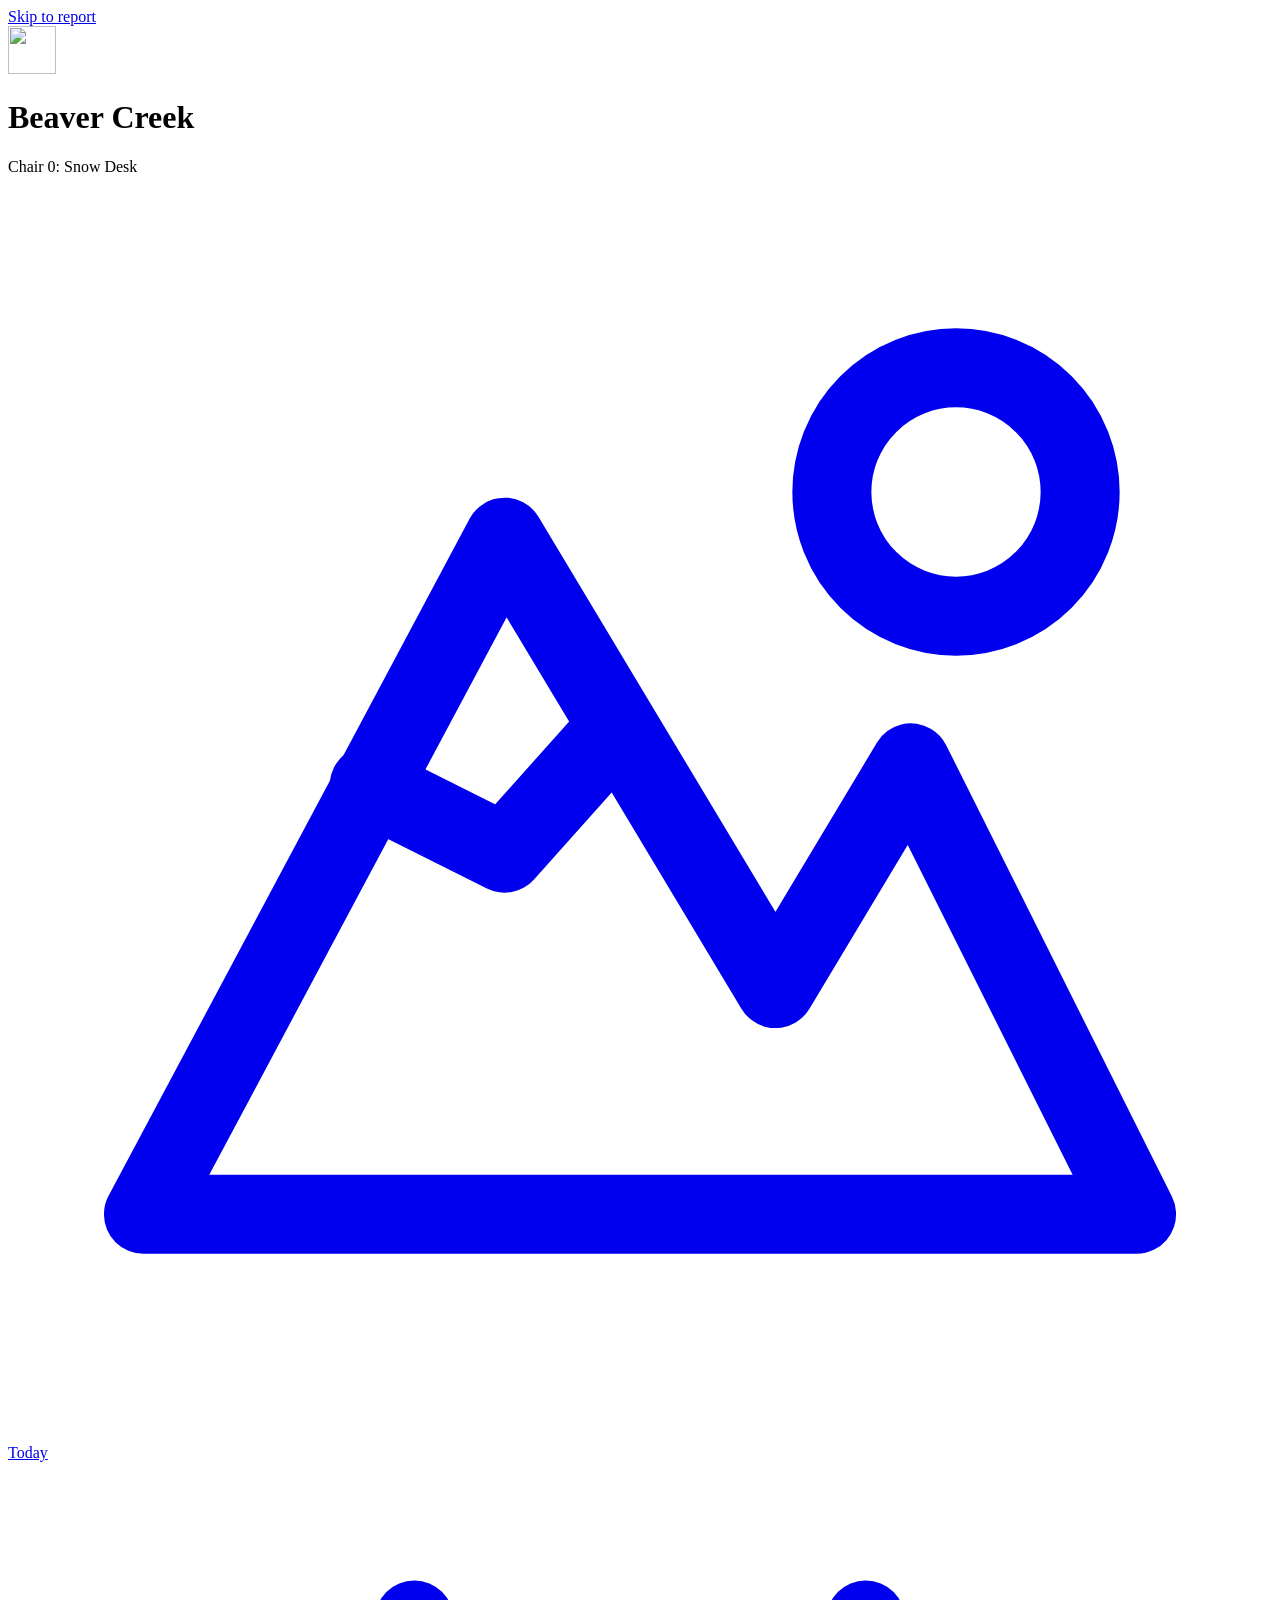
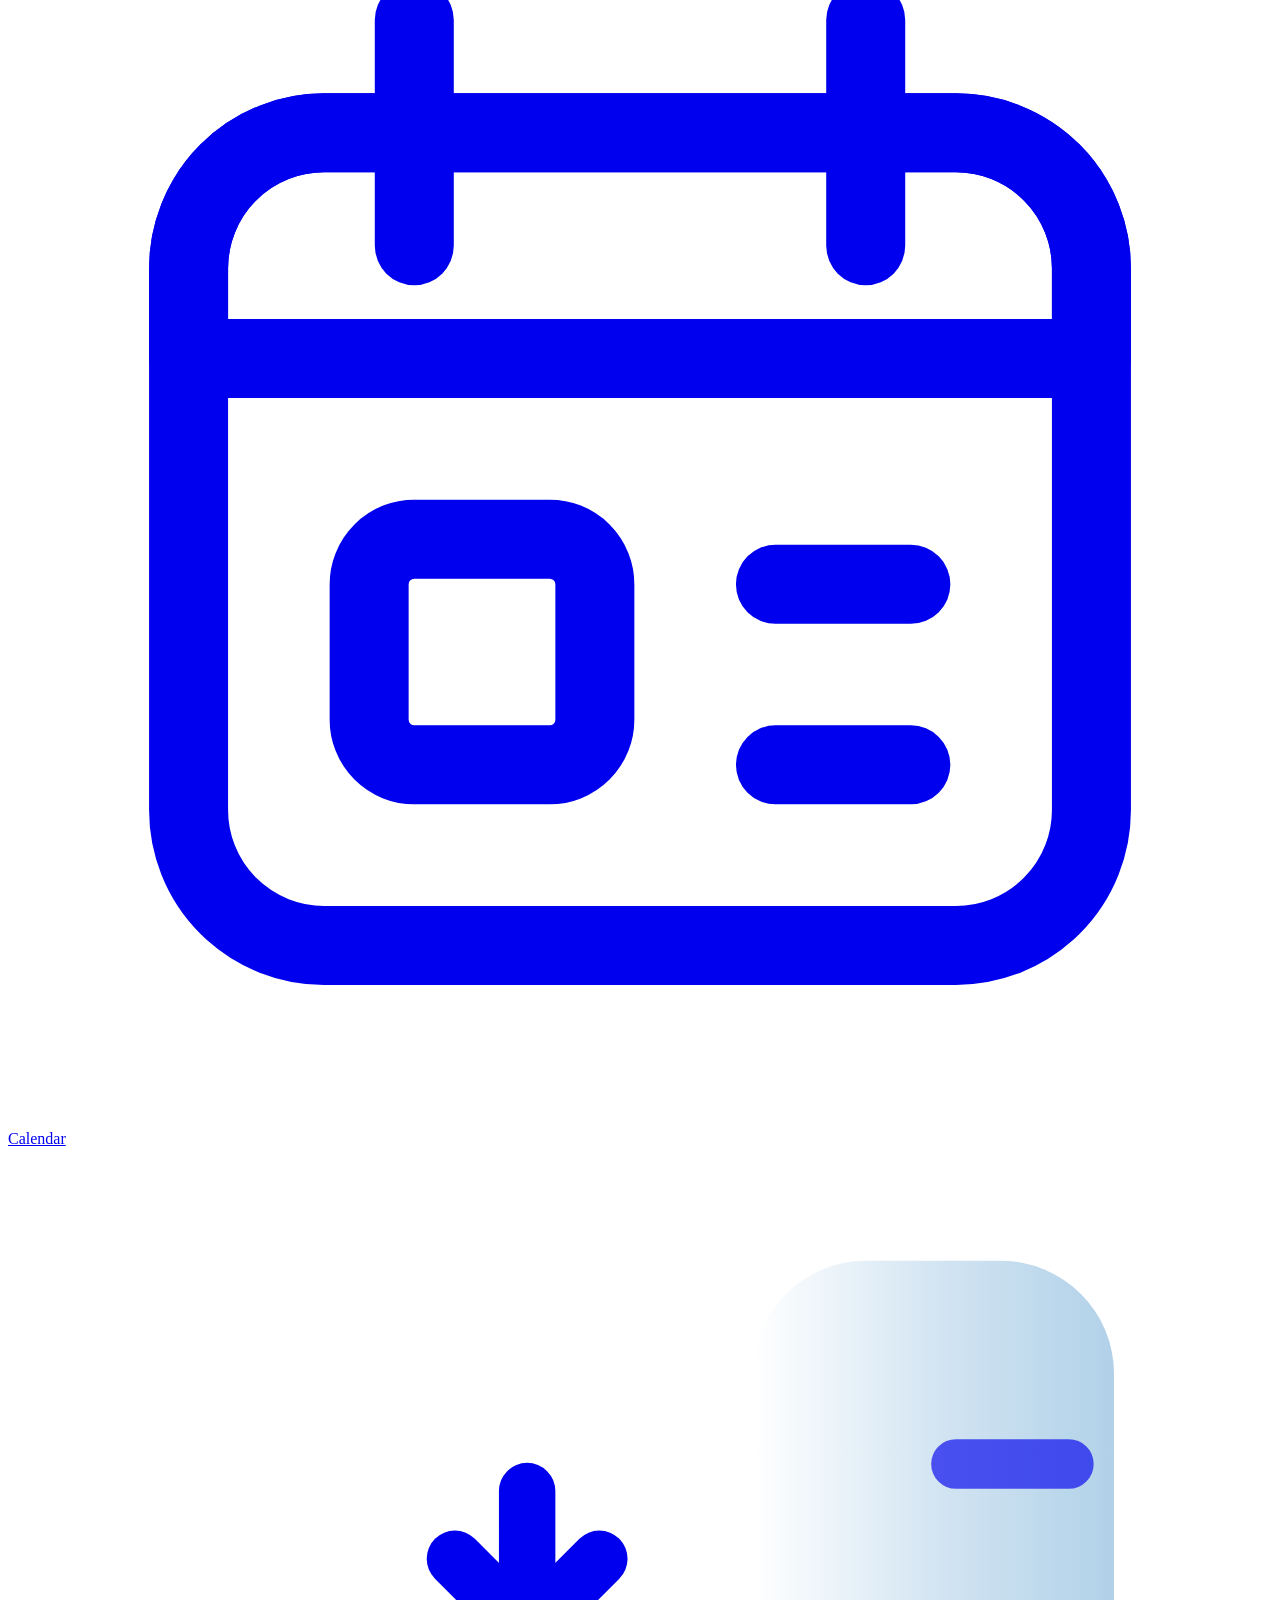
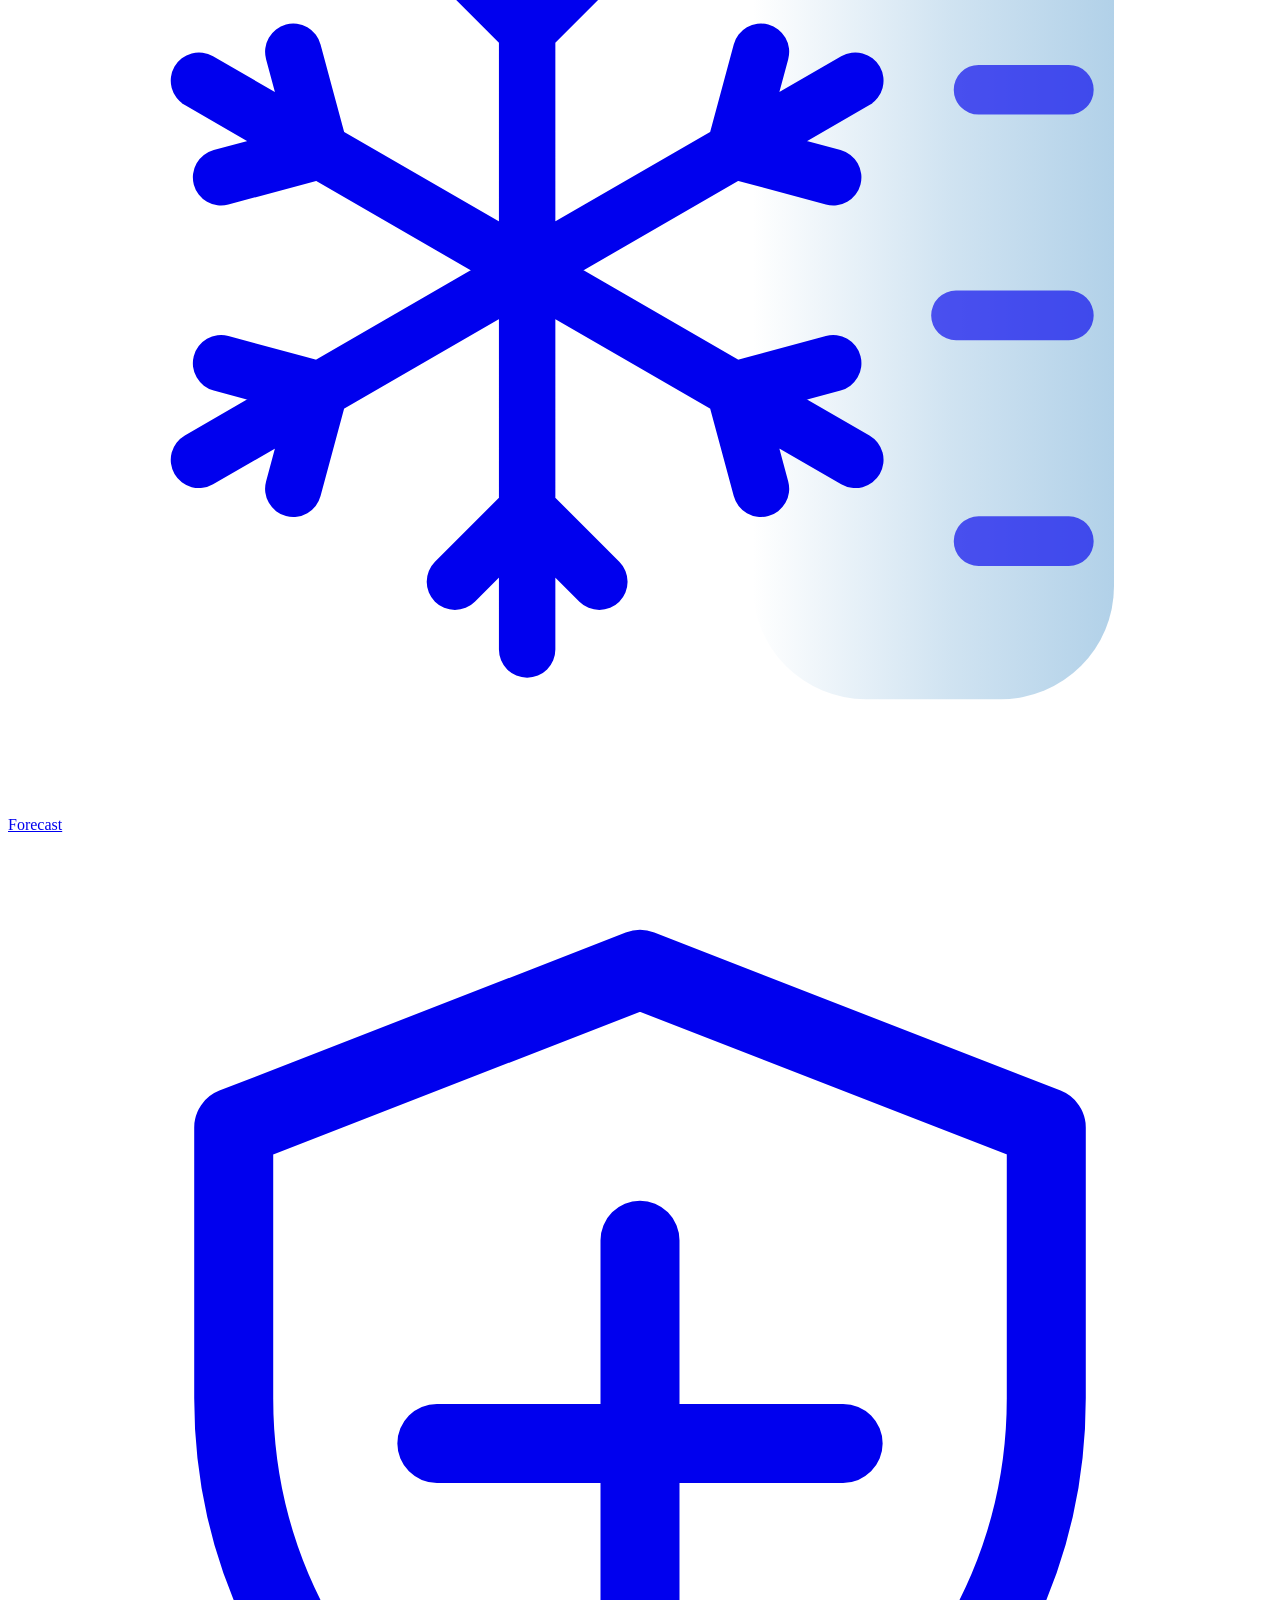
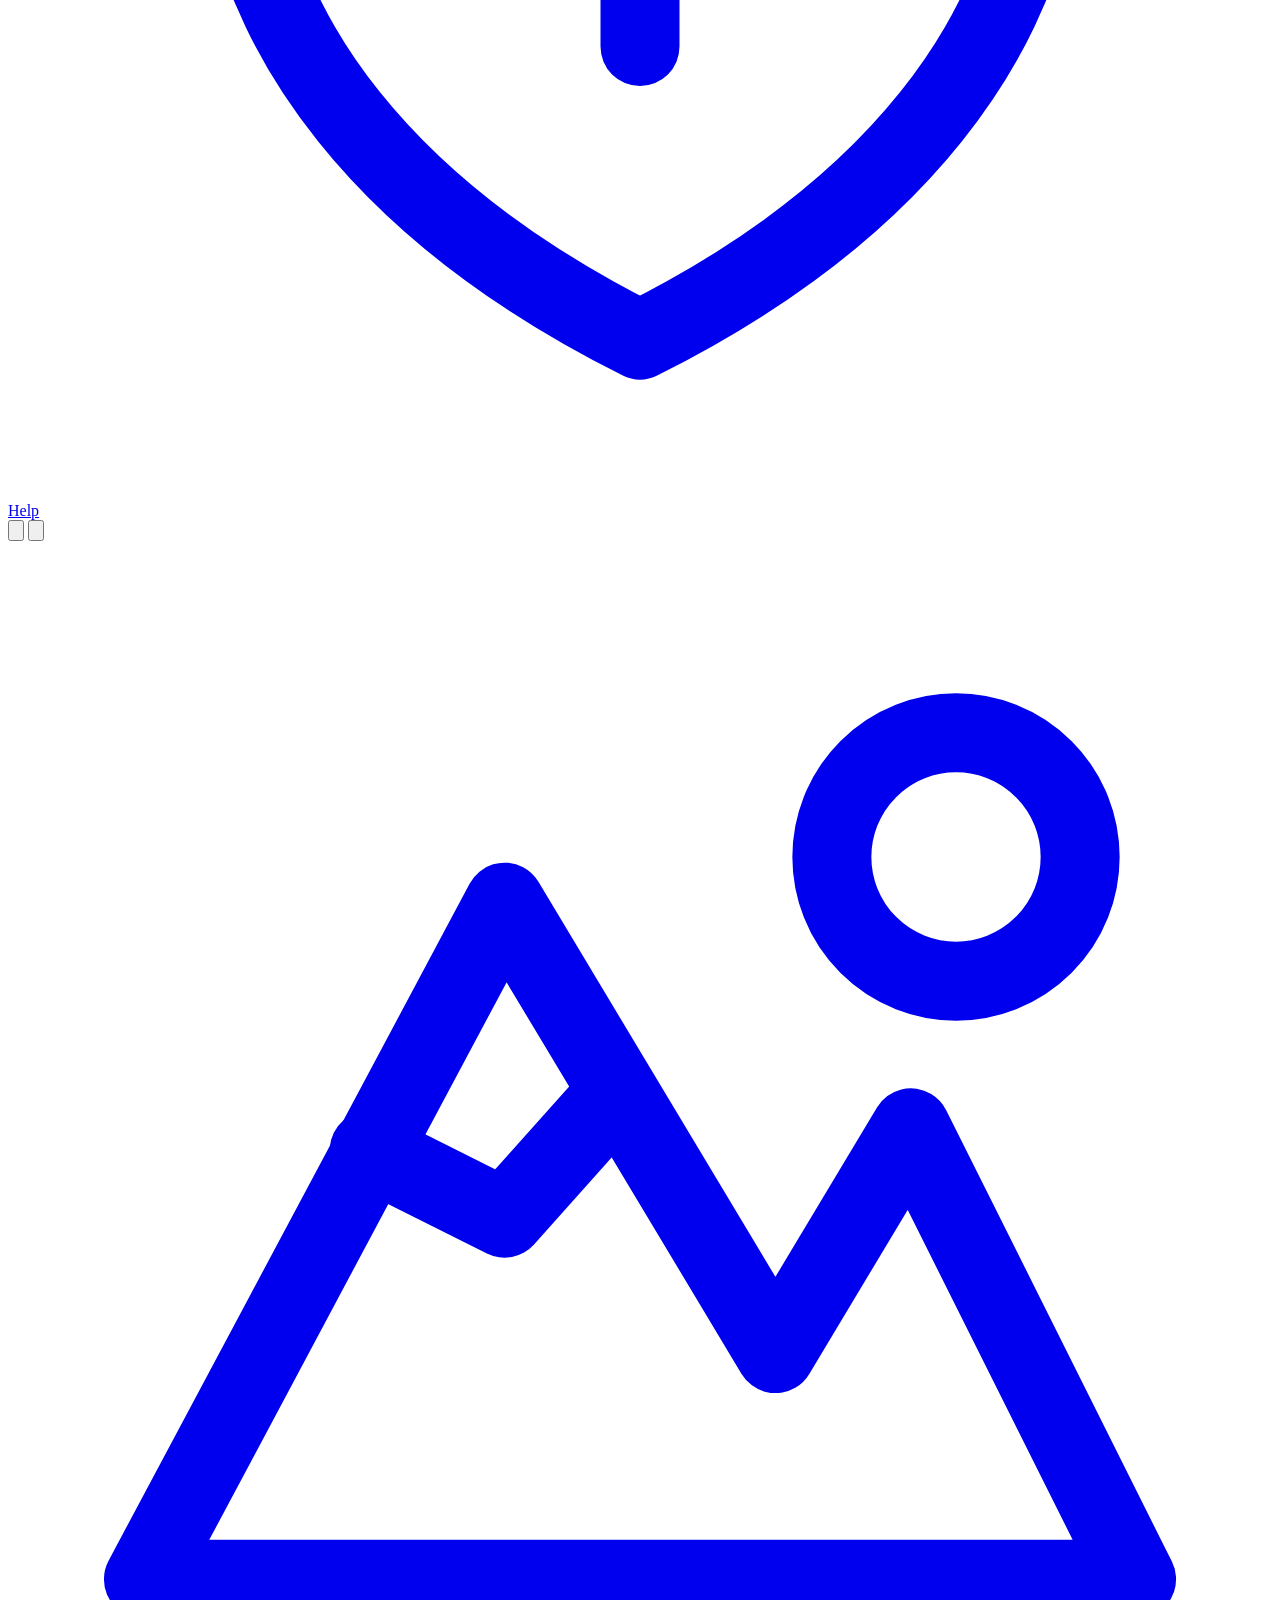
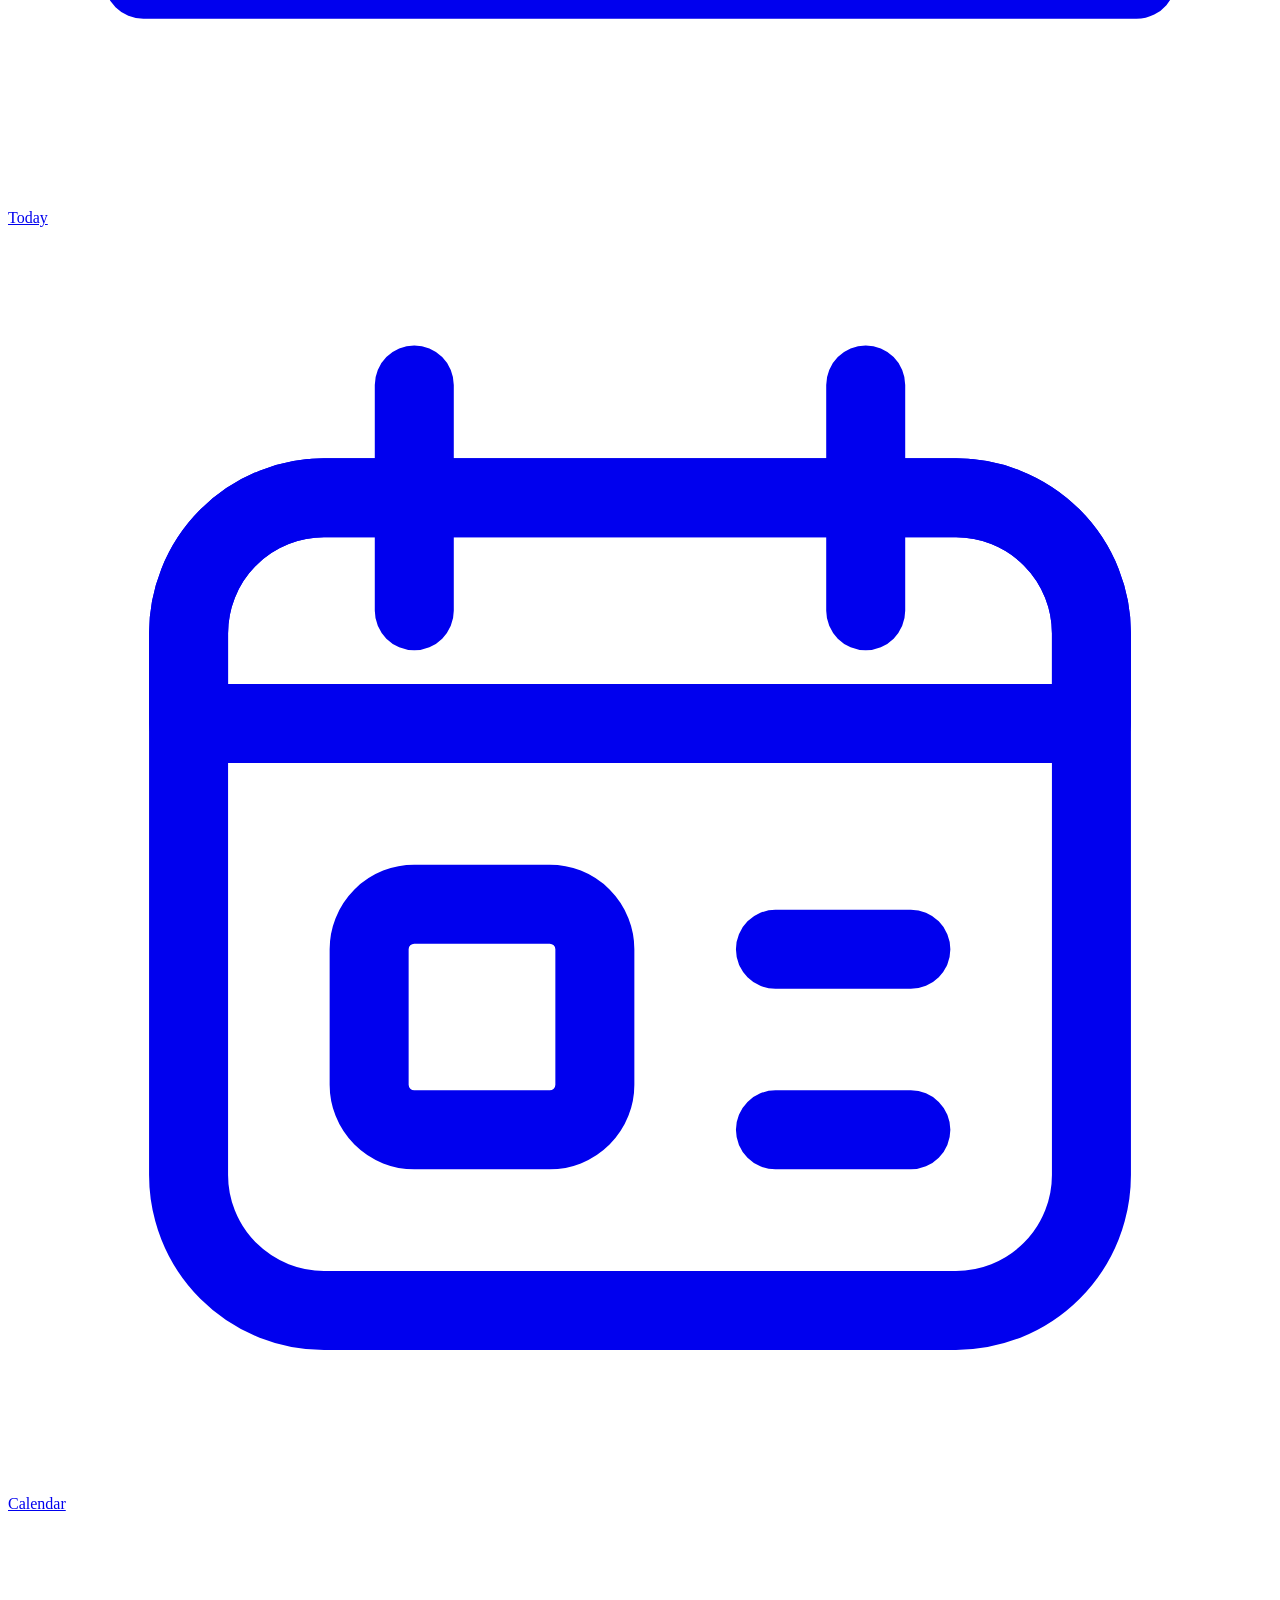
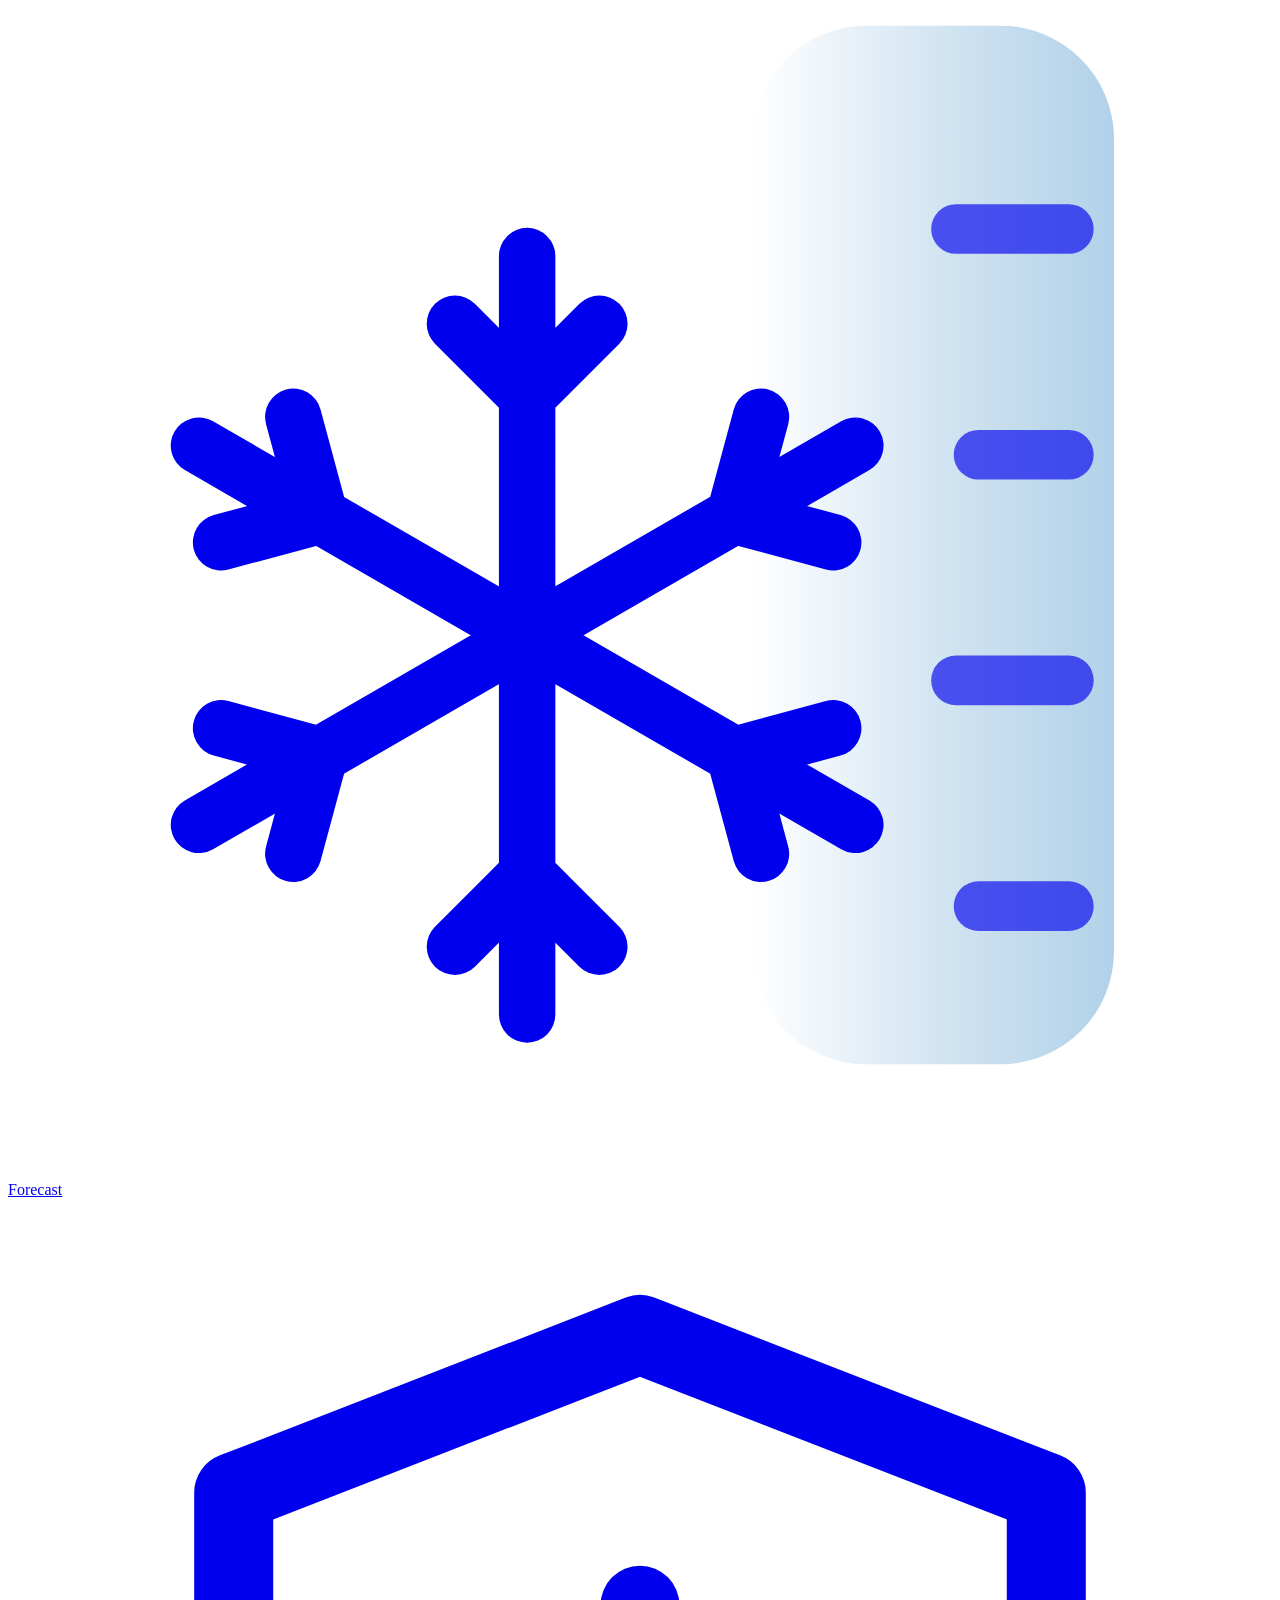
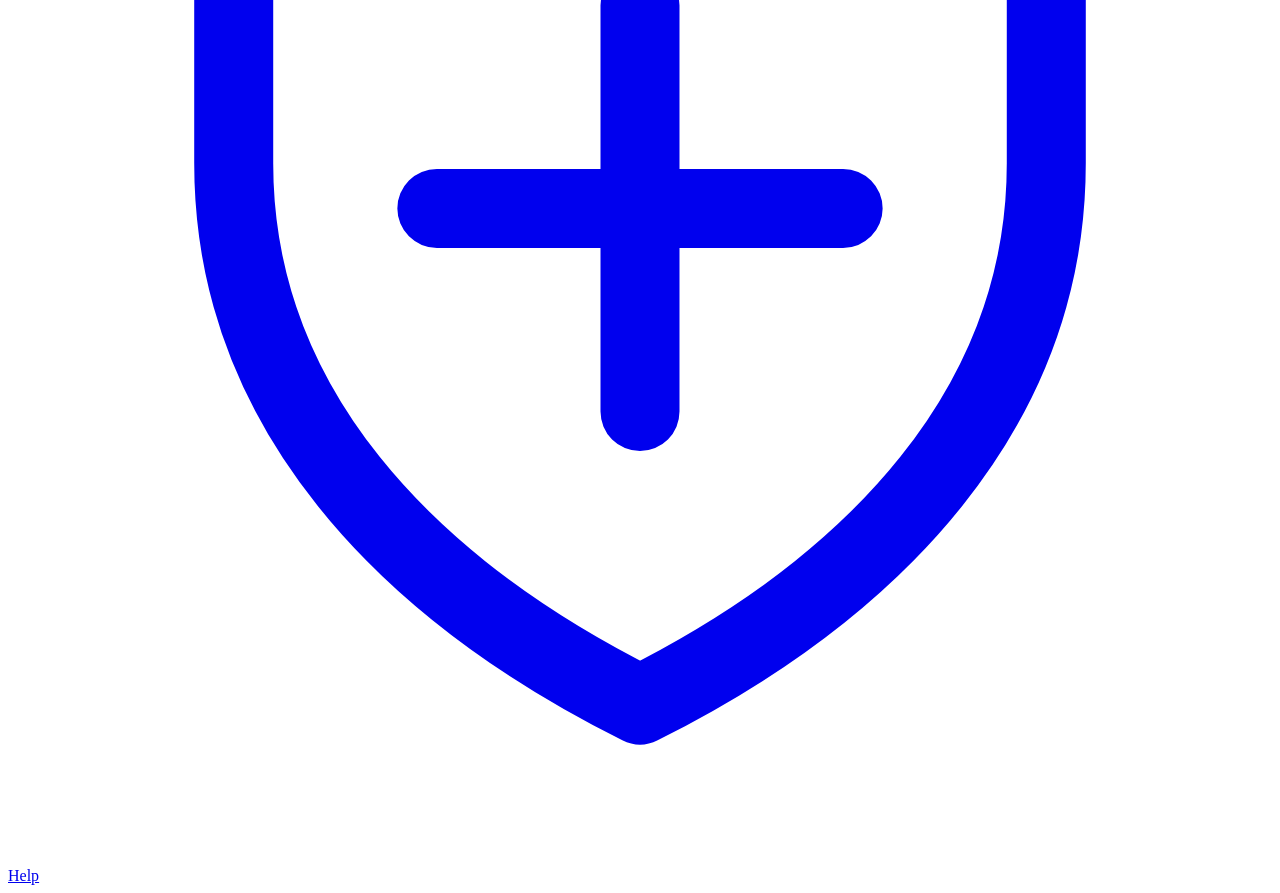
==== commit 174aeae1: "Phone header: email and bell icon buttons in place of Sign up Each opens a sheet with just that sign" ====
--- a/public/index.html
+++ b/public/index.html
@@ -8,19 +8,18 @@
 <meta name="theme-color" content="#dcebfa">
 <link rel="manifest" href="/manifest.webmanifest">
 <link rel="icon" href="/icon.svg" type="image/svg+xml">
-<link rel="apple-touch-icon" href="/icon-180.png">
+<link rel="apple-touch-icon" sizes="180x180" href="/brand/app-icon-dark-180.png">
+<meta name="apple-mobile-web-app-title" content="Snow Desk">
+<meta name="color-scheme" content="light dark">
 <meta name="apple-mobile-web-app-capable" content="yes">
 <meta name="apple-mobile-web-app-status-bar-style" content="default">
-<script>
-  // Set the look before first paint so there's no flash: always Bluebird (light) with the Frost finish.
-  document.documentElement.dataset.theme = "bluebird";
-  document.documentElement.dataset.material = "frost";
-</script>
+<script src="/appearance.js"></script>
 <link rel="preload" href="/brand/fonts/outfit.woff2" as="font" type="font/woff2" crossorigin>
 <link rel="preload" href="/brand/fonts/plex-sans.woff2" as="font" type="font/woff2" crossorigin>
 <link rel="stylesheet" href="/themes.css">
 <link rel="stylesheet" href="/app.css">
 <link rel="stylesheet" href="/frost.css">
+<link rel="stylesheet" href="/dark.css">
 </head>
 <body>
 <a class="skip-link" href="#main">Skip to report</a>
@@ -79,6 +78,14 @@
       <svg viewBox="0 0 24 24" fill="none" stroke="currentColor" stroke-width="1.8" stroke-linecap="round" stroke-linejoin="round" aria-hidden="true"><rect x="3" y="5.5" width="18" height="13" rx="2.5"/><path d="m3.5 7.5 8.5 6 8.5-6"/></svg>
       <span class="cta-long">Get the morning report</span><span class="cta-short">Sign up</span>
     </button>
+    <div class="top-icons" id="top-icons">
+      <button class="icon-btn" id="email-top-btn" type="button" aria-label="Email report">
+        <svg viewBox="0 0 24 24" fill="none" stroke="currentColor" stroke-width="1.8" stroke-linecap="round" stroke-linejoin="round" aria-hidden="true"><rect x="3" y="5.5" width="18" height="13" rx="2.5"/><path d="m3.5 7.5 8.5 6 8.5-6"/></svg>
+      </button>
+      <button class="icon-btn" id="push-top-btn" type="button" aria-label="Notifications">
+        <svg viewBox="0 0 24 24" fill="none" stroke="currentColor" stroke-width="1.8" stroke-linecap="round" stroke-linejoin="round" aria-hidden="true"><path d="M6 16.5V11a6 6 0 0 1 12 0v5.5l1.5 2h-15Z"/><path d="M10 21a2 2 0 0 0 4 0"/></svg>
+      </button>
+    </div>
   </div>
 </header>
 
@@ -127,6 +134,7 @@
 
 <div id="tip" class="tip" hidden></div>
 <div id="overlay"></div>
+<script src="/report-ui.js" defer></script>
 <script src="/app.js" defer></script>
 </body>
 </html>
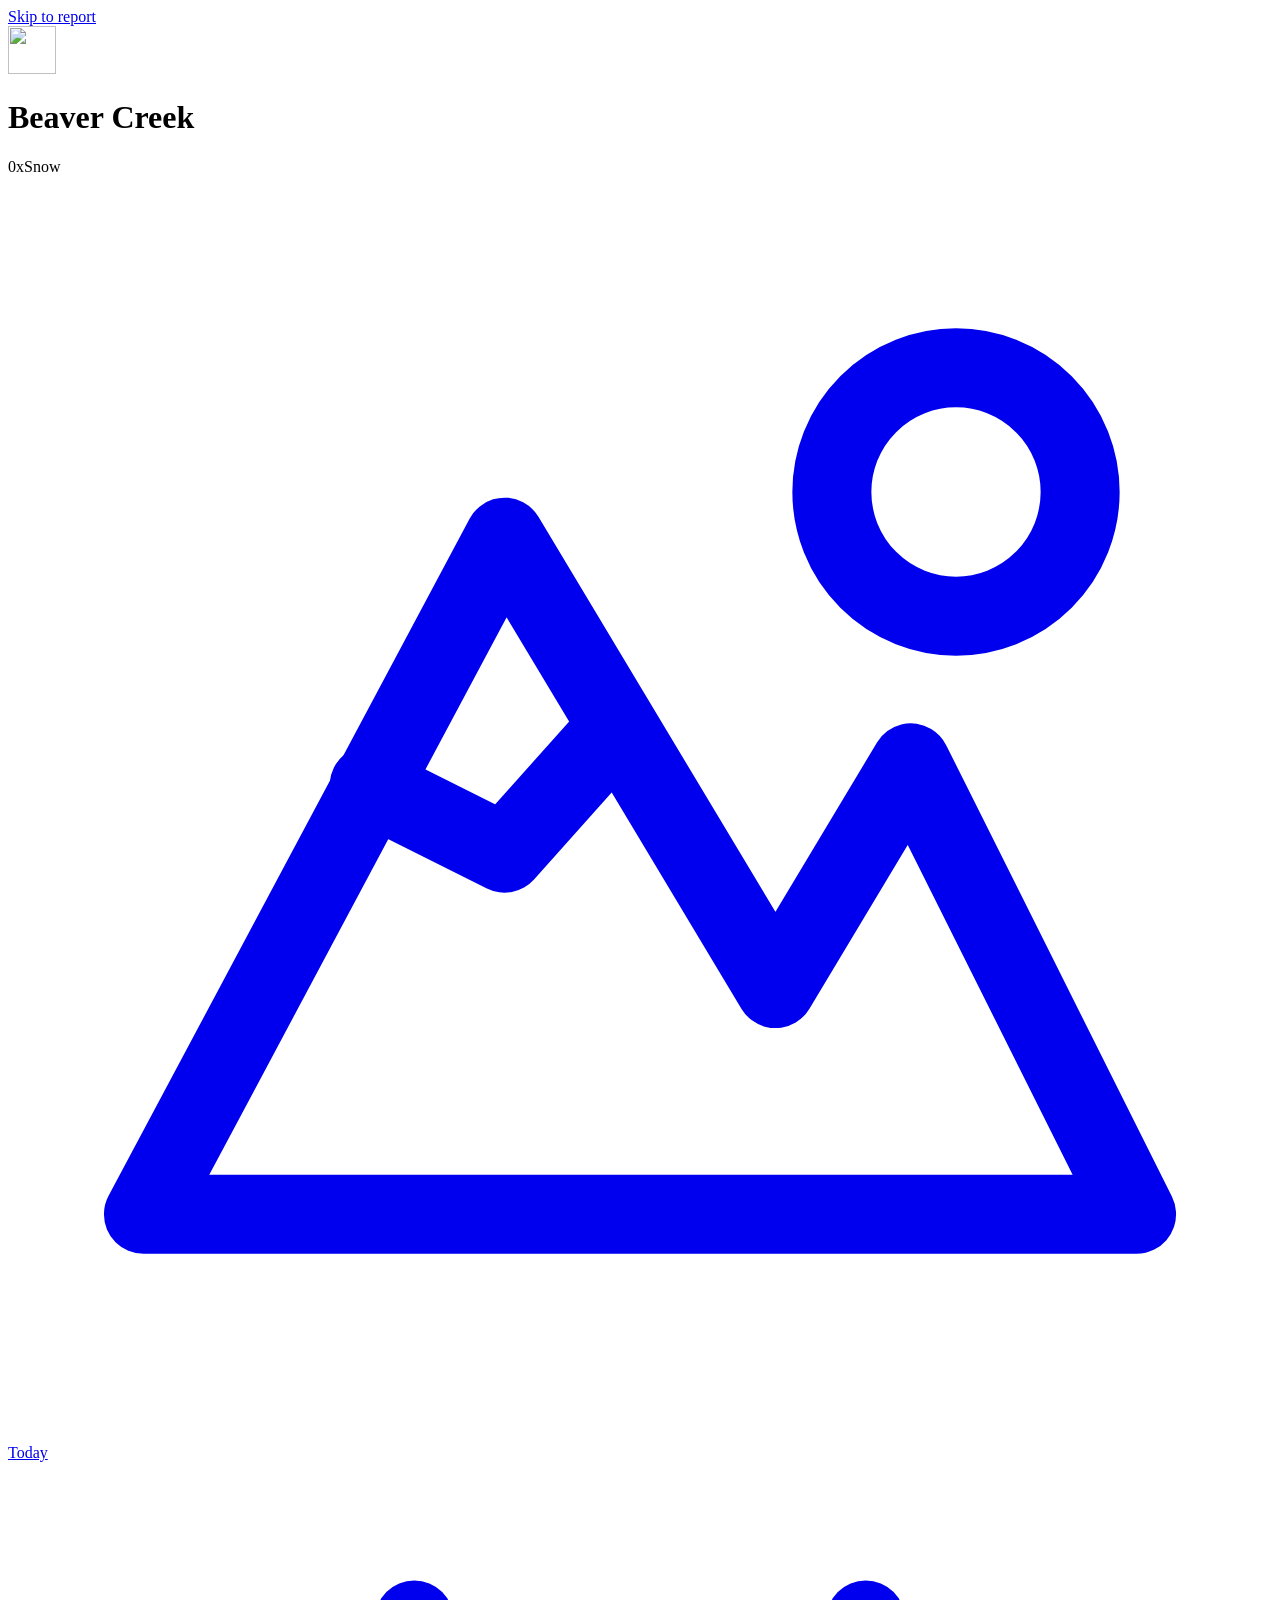
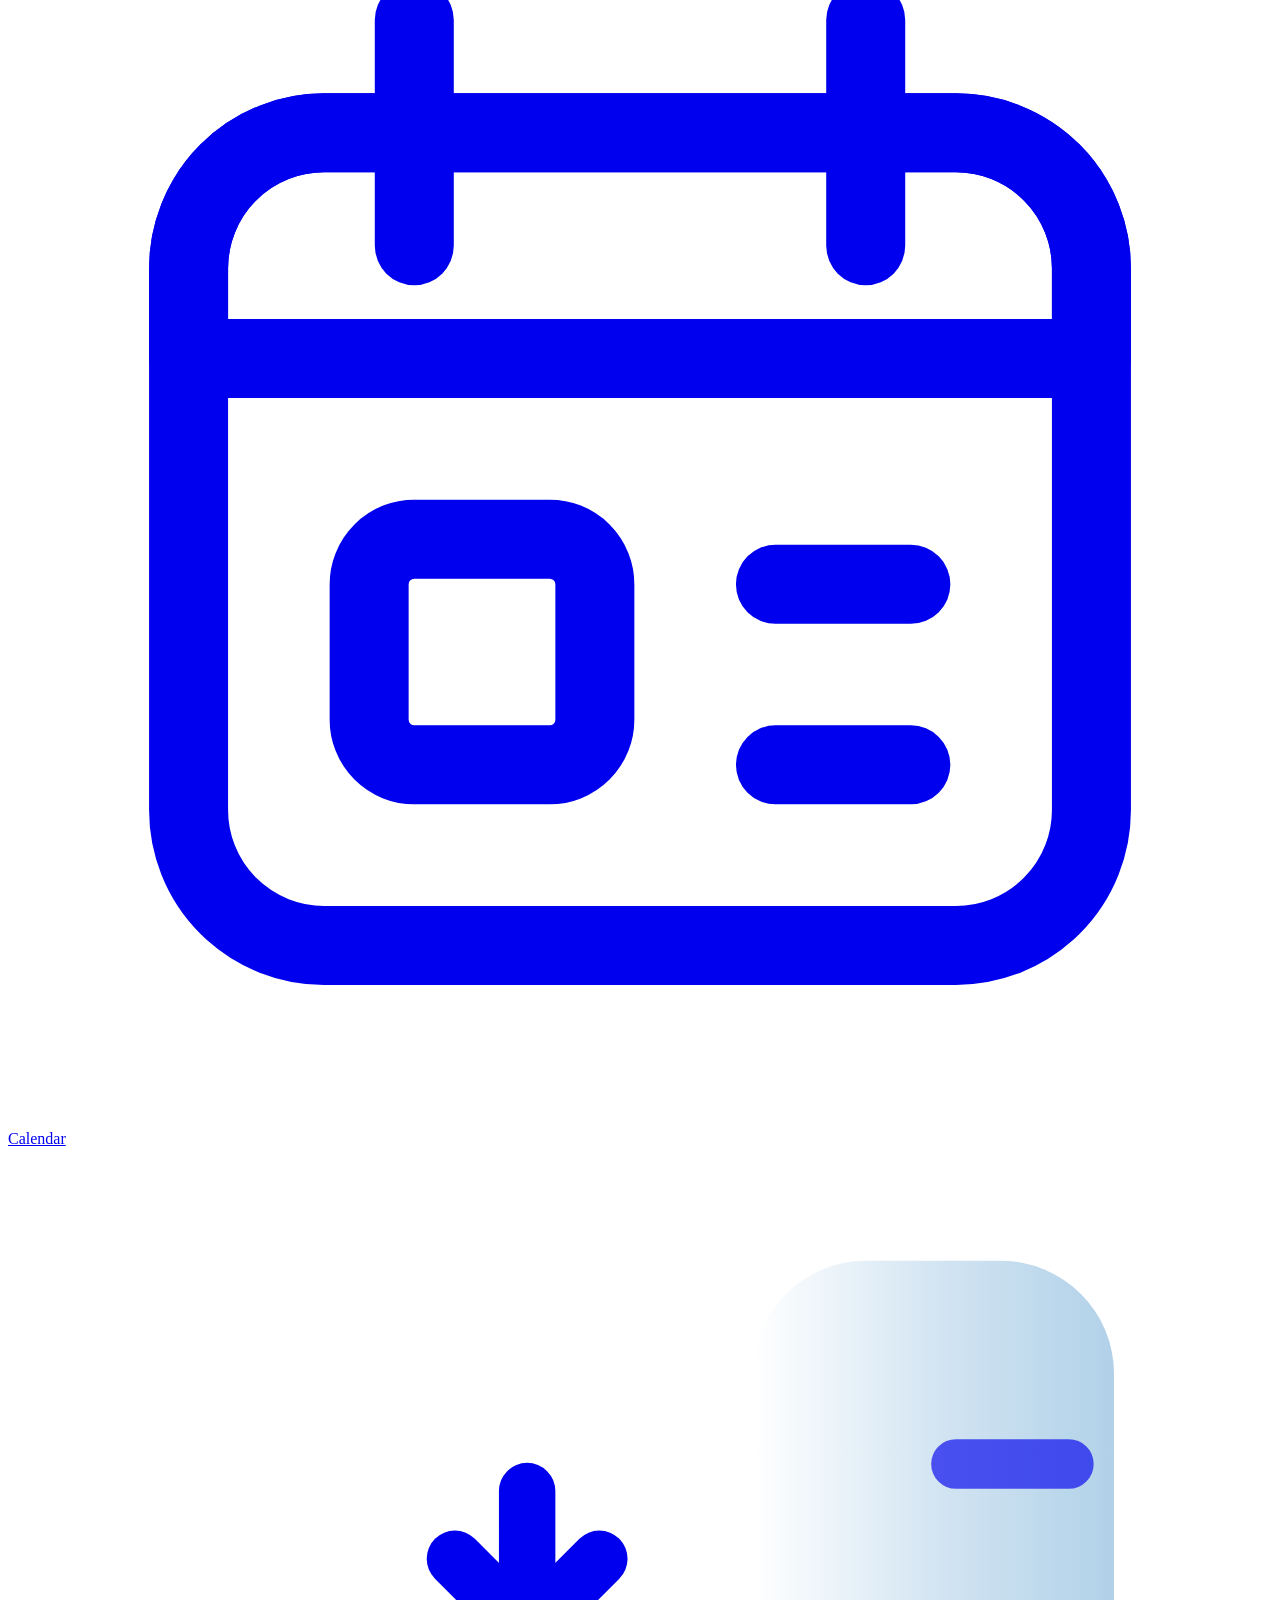
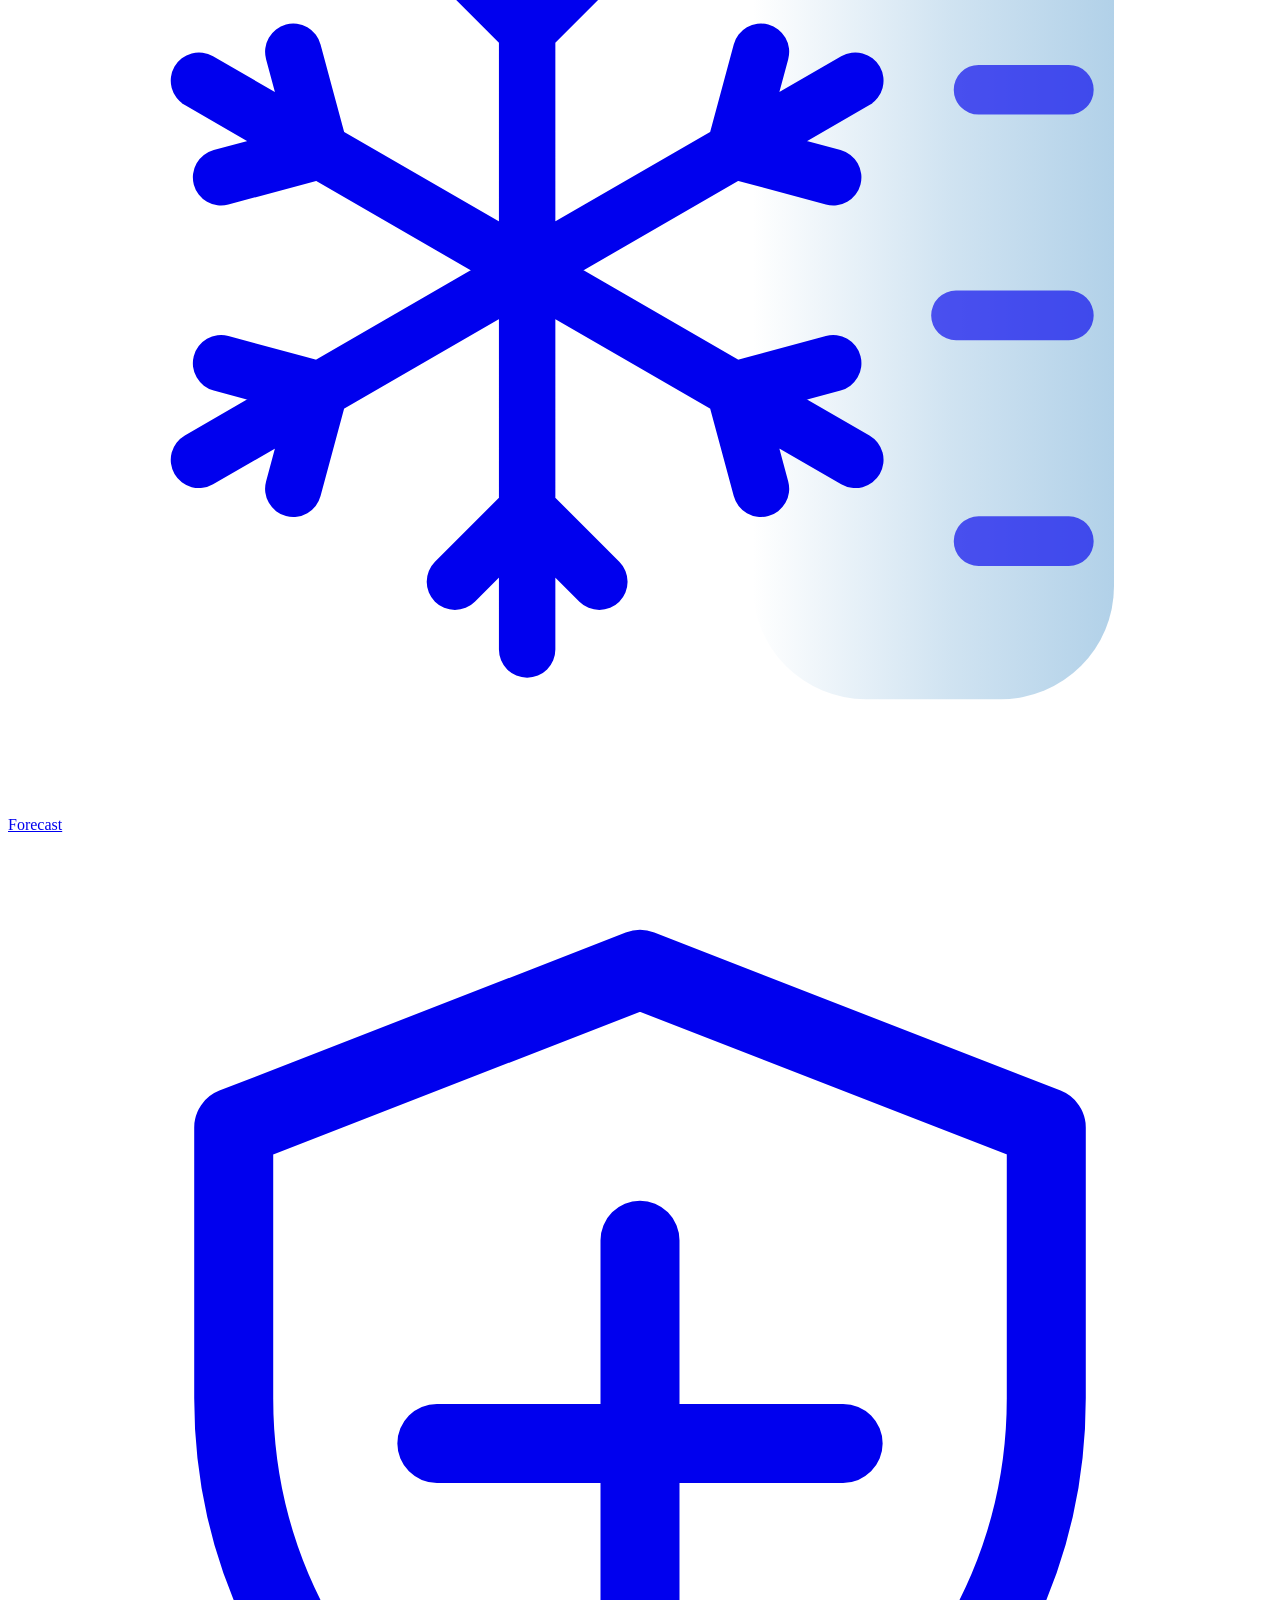
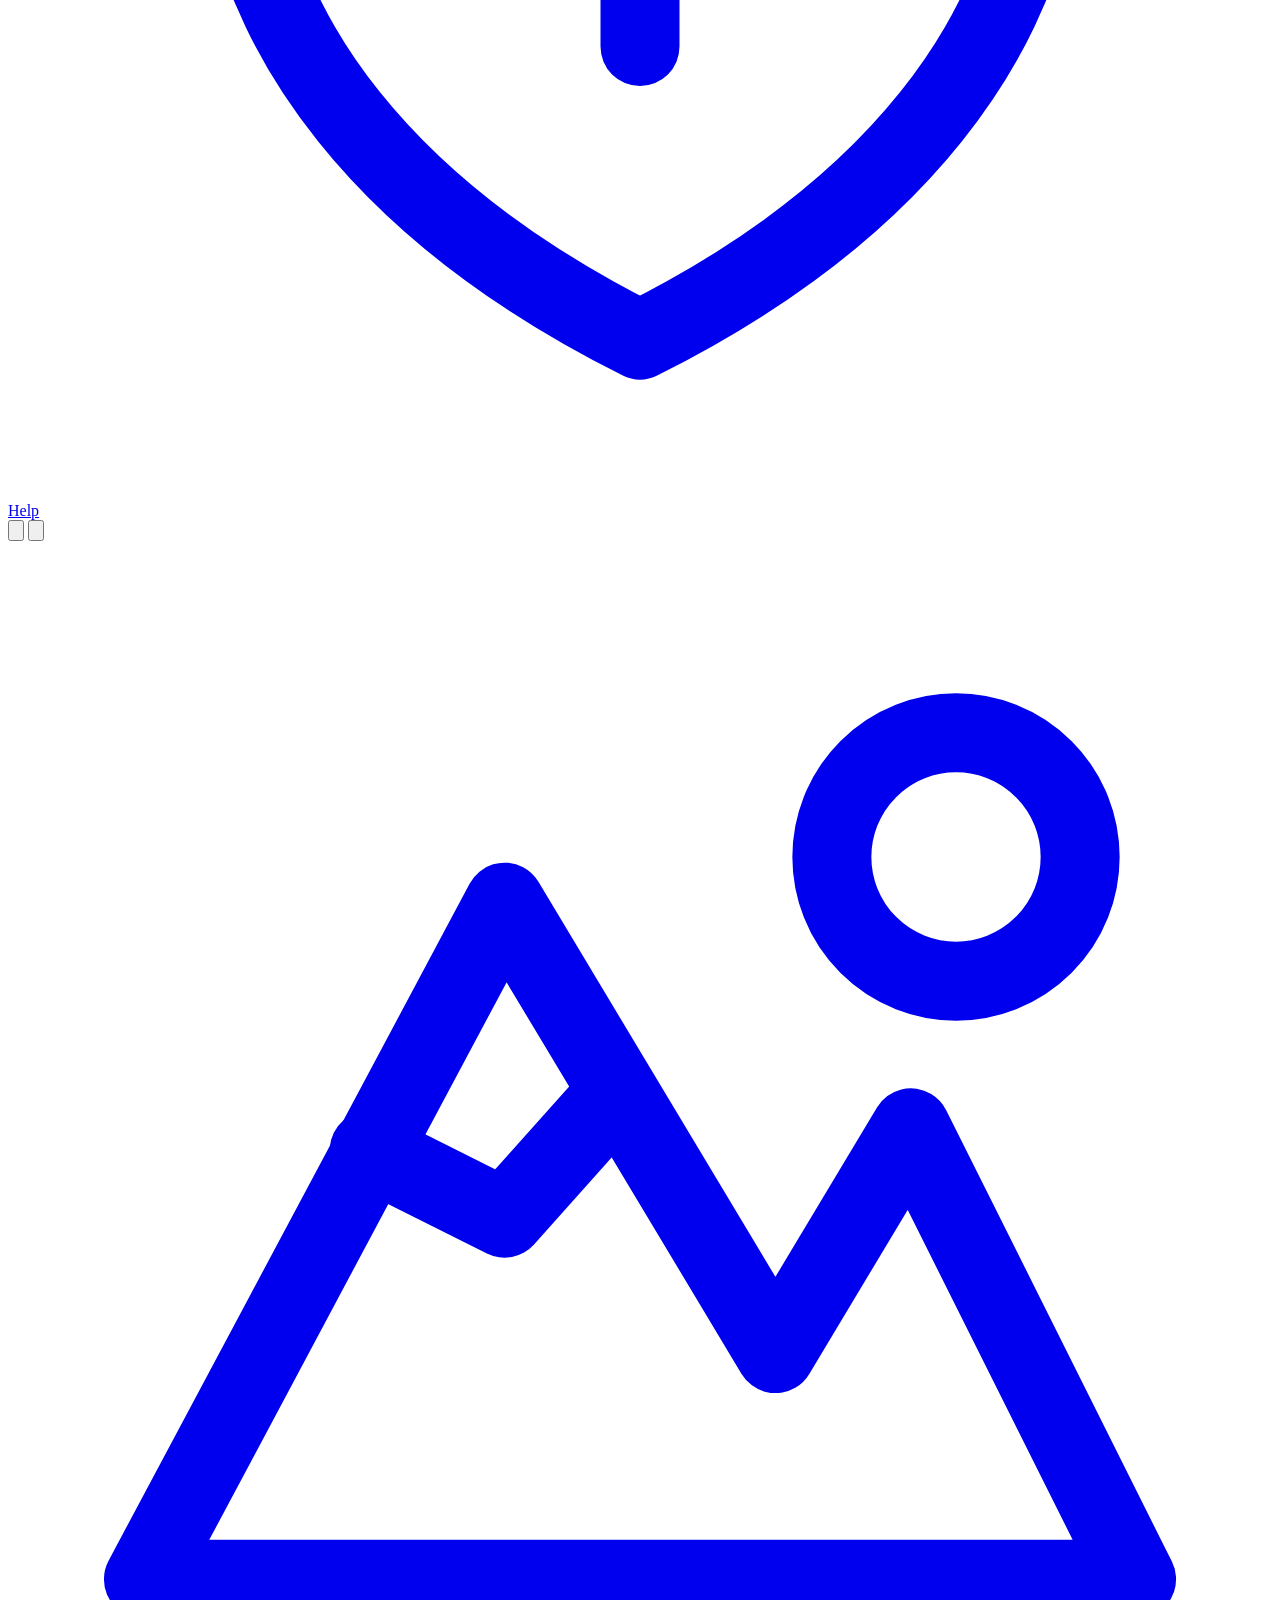
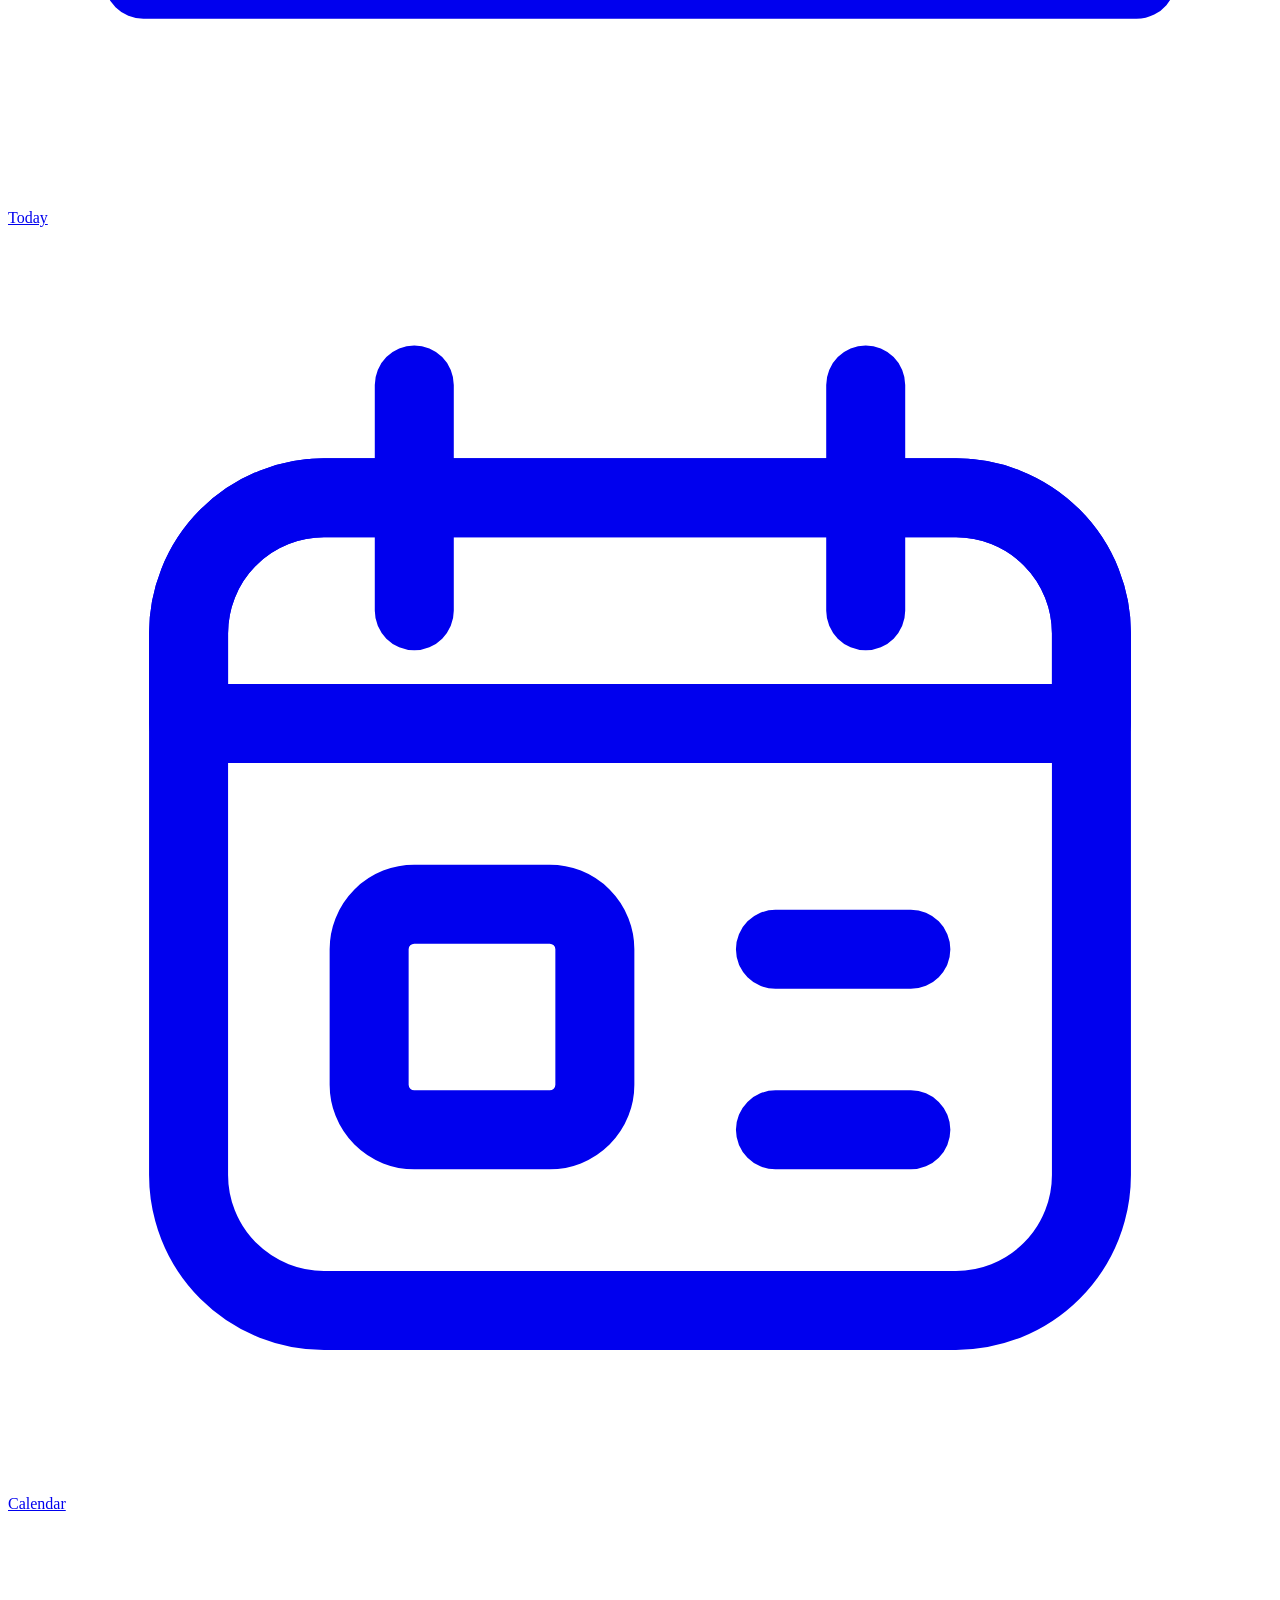
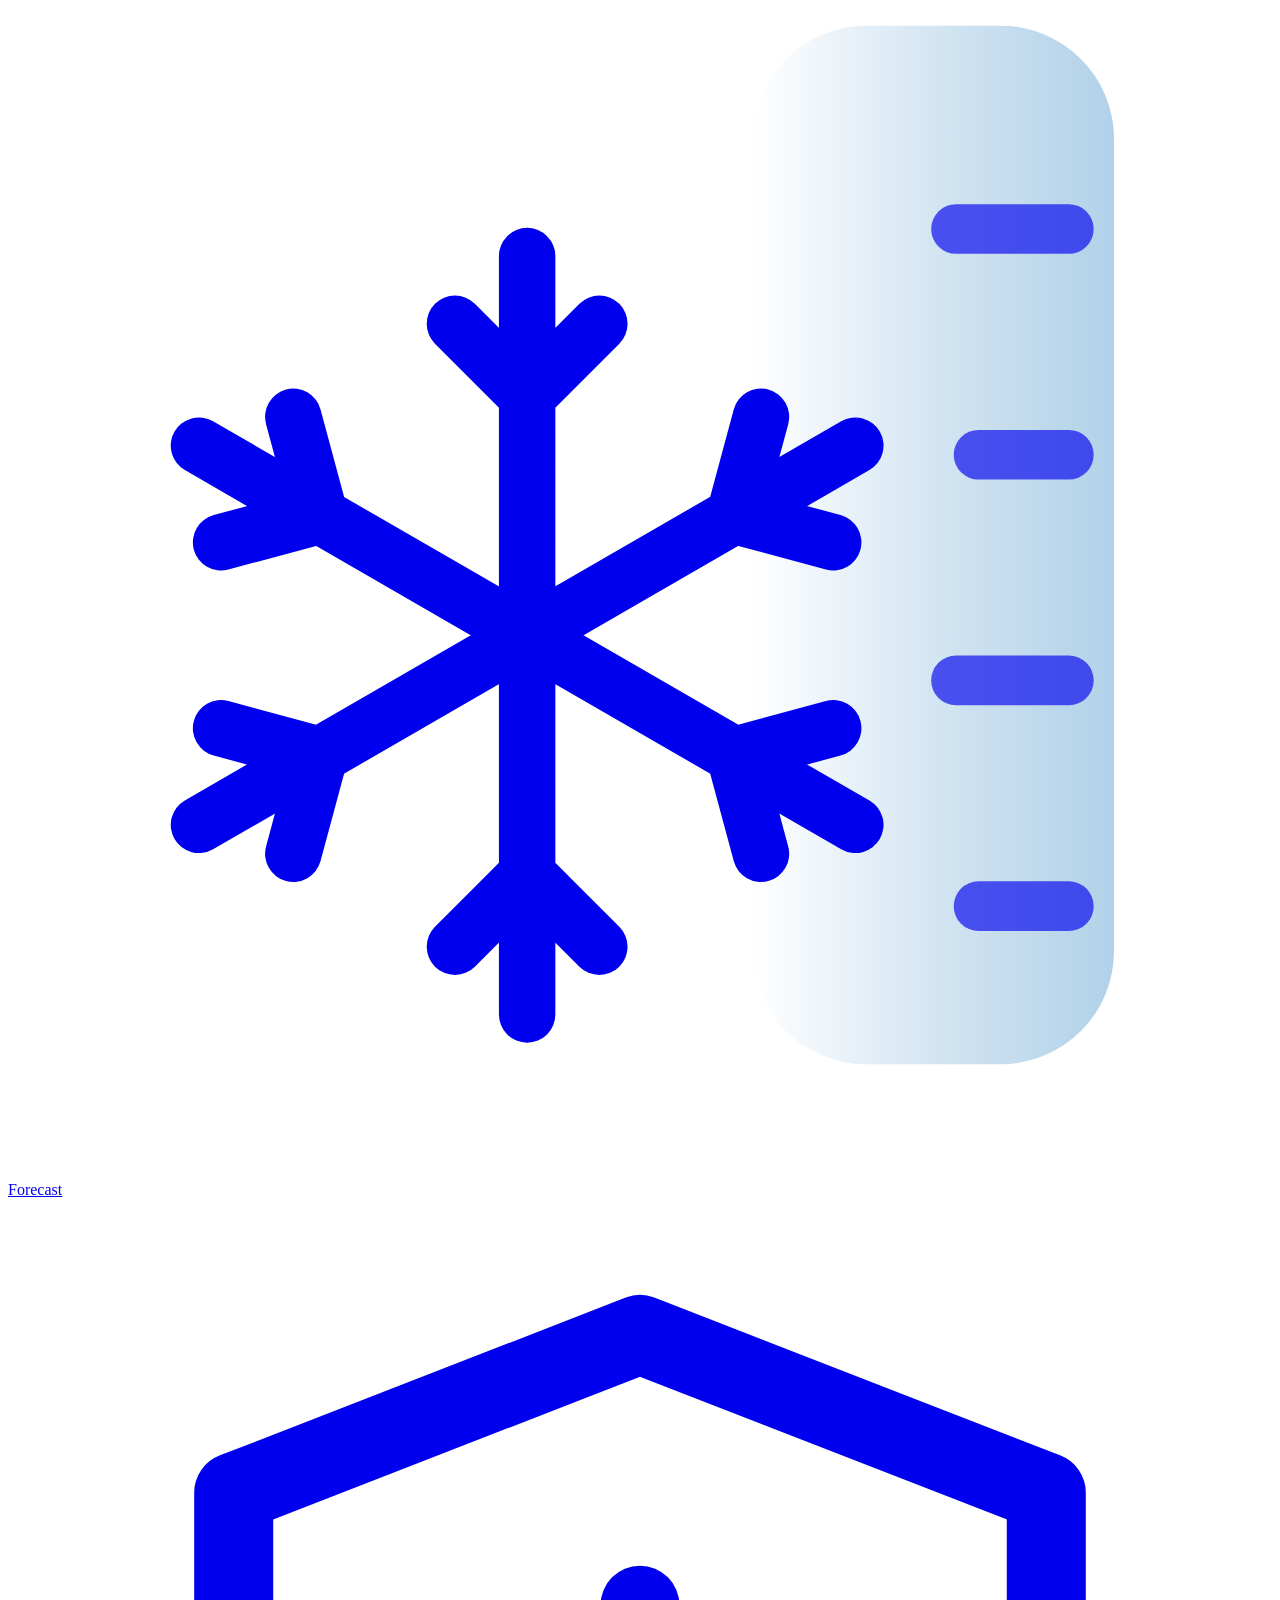
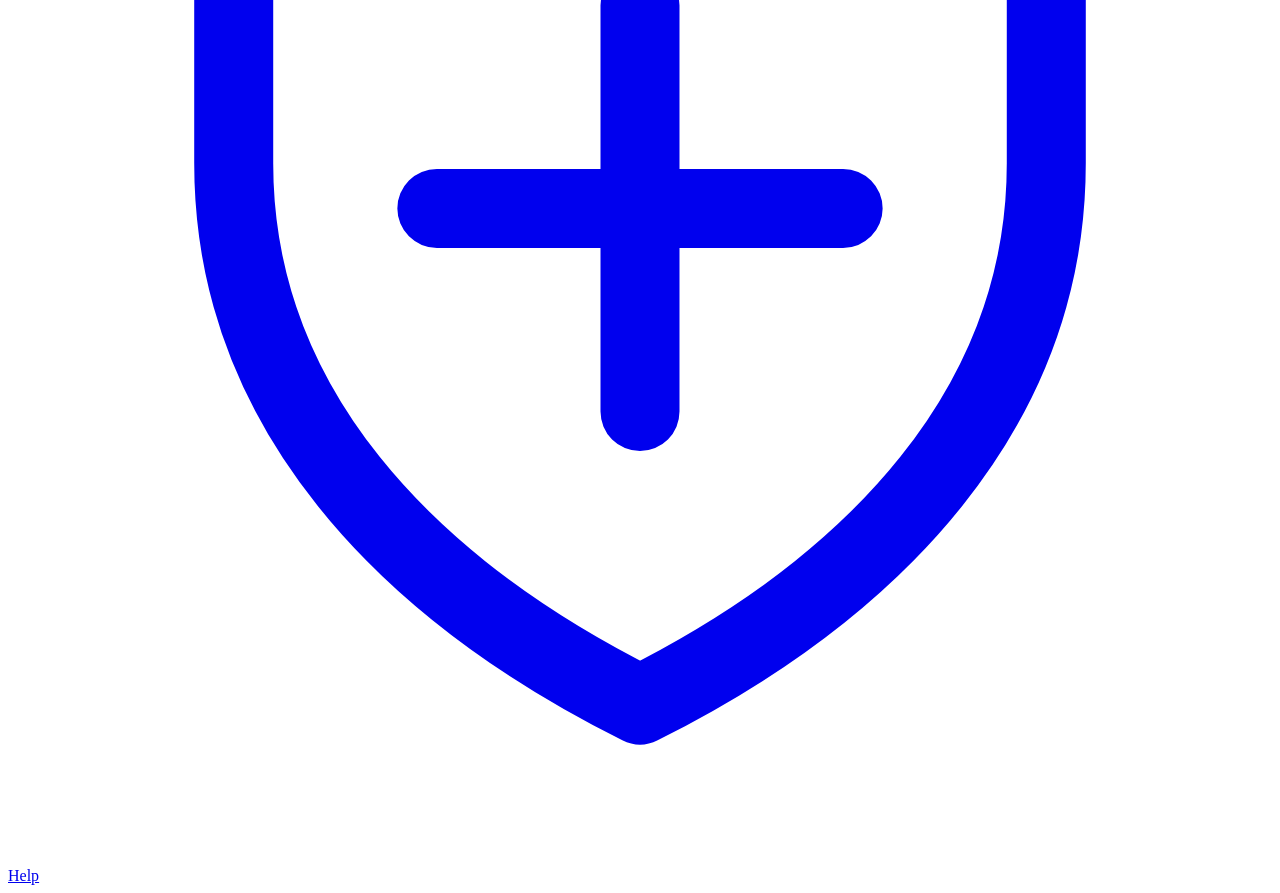
==== commit d4b583cf: "Rename the app to 0xSnow User-facing name is now 0xSnow everywhere: page titles, Home Screen label, " ====
--- a/public/index.html
+++ b/public/index.html
@@ -3,13 +3,13 @@
 <head>
 <meta charset="utf-8">
 <meta name="viewport" content="width=device-width, initial-scale=1, viewport-fit=cover">
-<title>Chair 0: Snow Desk</title>
+<title>0xSnow</title>
 <meta name="description" content="Grooming report, weather, snow forecast and cams for Colorado and Utah resorts on the Epic and Ikon passes, every morning.">
 <meta name="theme-color" content="#dcebfa">
 <link rel="manifest" href="/manifest.webmanifest">
 <link rel="icon" href="/icon.svg" type="image/svg+xml">
 <link rel="apple-touch-icon" sizes="180x180" href="/brand/app-icon-dark-180.png">
-<meta name="apple-mobile-web-app-title" content="Snow Desk">
+<meta name="apple-mobile-web-app-title" content="0xSnow">
 <meta name="color-scheme" content="light dark">
 <meta name="apple-mobile-web-app-capable" content="yes">
 <meta name="apple-mobile-web-app-status-bar-style" content="default">
@@ -20,6 +20,7 @@
 <link rel="stylesheet" href="/app.css">
 <link rel="stylesheet" href="/frost.css">
 <link rel="stylesheet" href="/dark.css">
+<link rel="stylesheet" href="/frost-surfaces.css">
 </head>
 <body>
 <a class="skip-link" href="#main">Skip to report</a>
@@ -34,7 +35,7 @@
         <span id="resort-name">Beaver Creek</span>
         <svg viewBox="0 0 12 8" fill="none" stroke="currentColor" stroke-width="1.8" stroke-linecap="round" stroke-linejoin="round" aria-hidden="true"><path d="M1 1.5 6 6.5l5-5"/></svg>
       </button>
-      <span class="sub" id="subtitle">Chair 0: Snow Desk</span>
+      <span class="sub" id="subtitle">0xSnow</span>
     </div>
     <nav class="top-tabs" aria-label="Sections">
       <a href="#today" data-tab="today">
